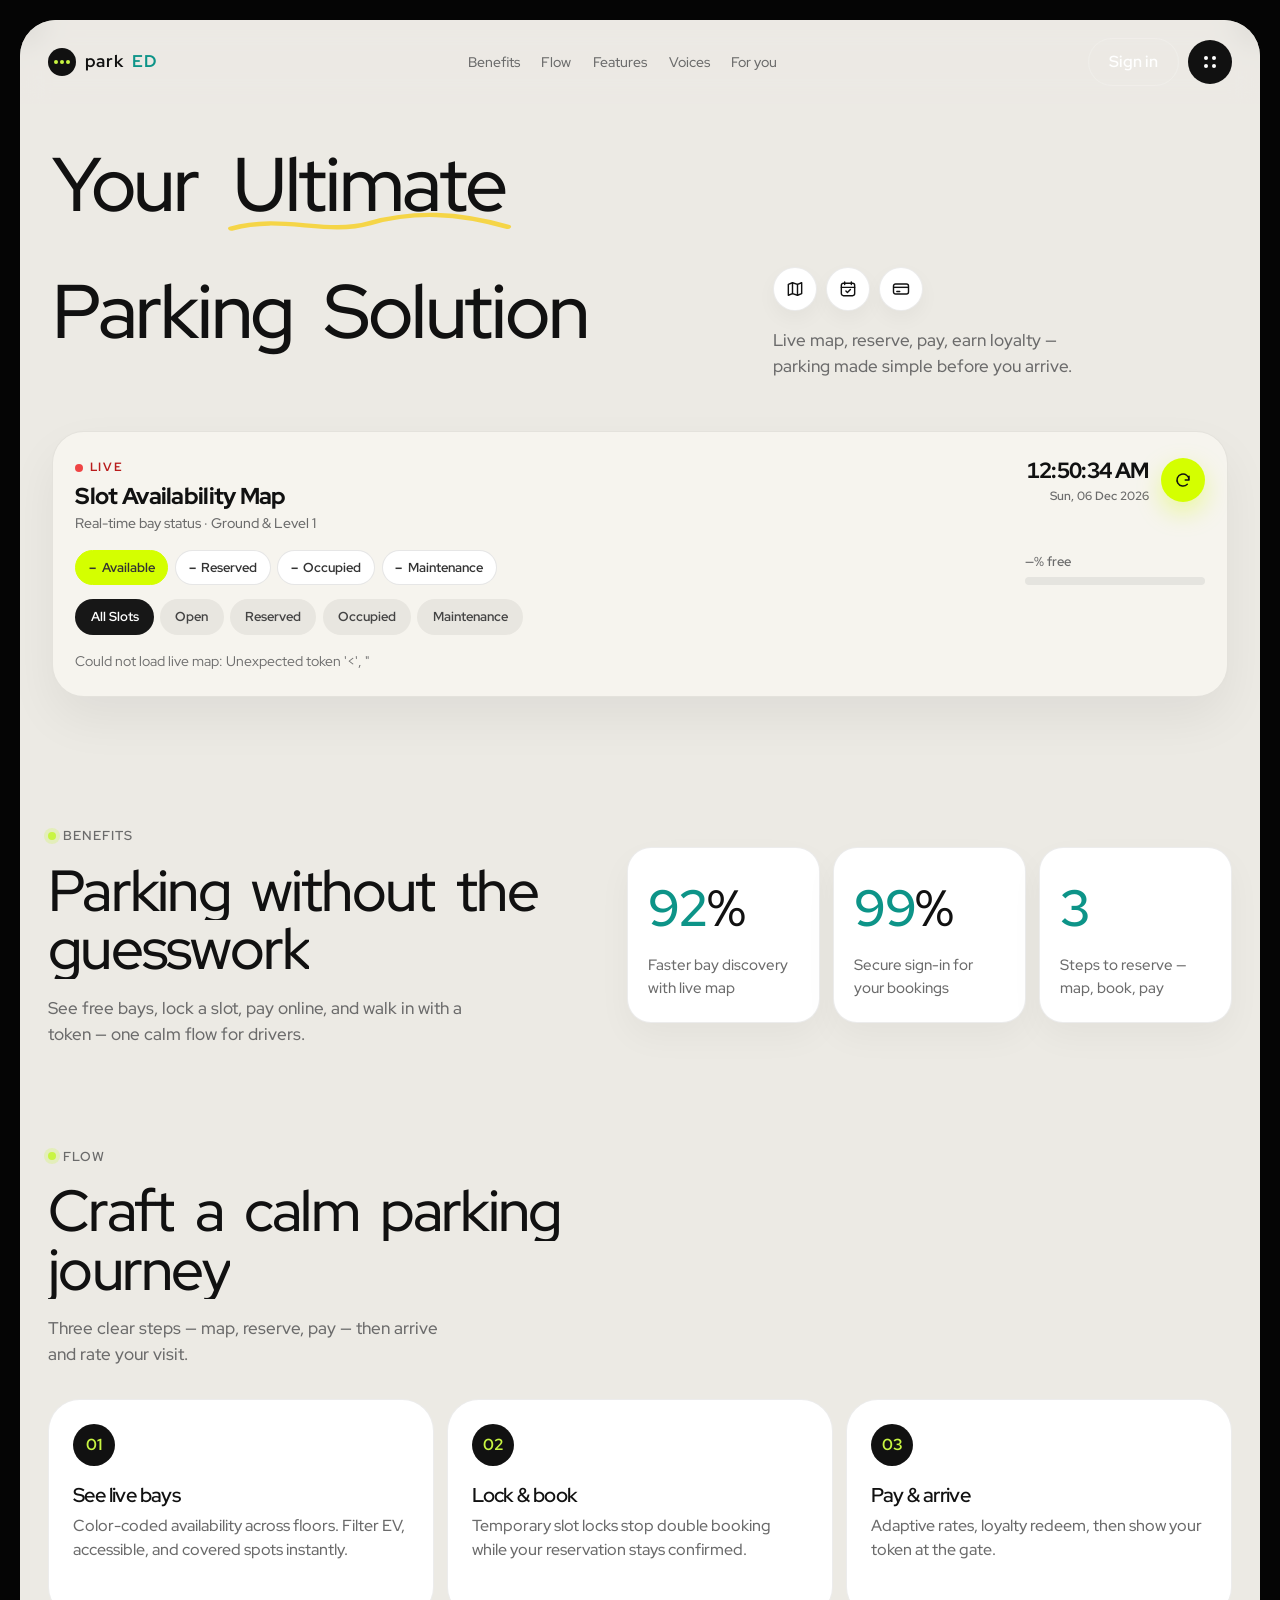
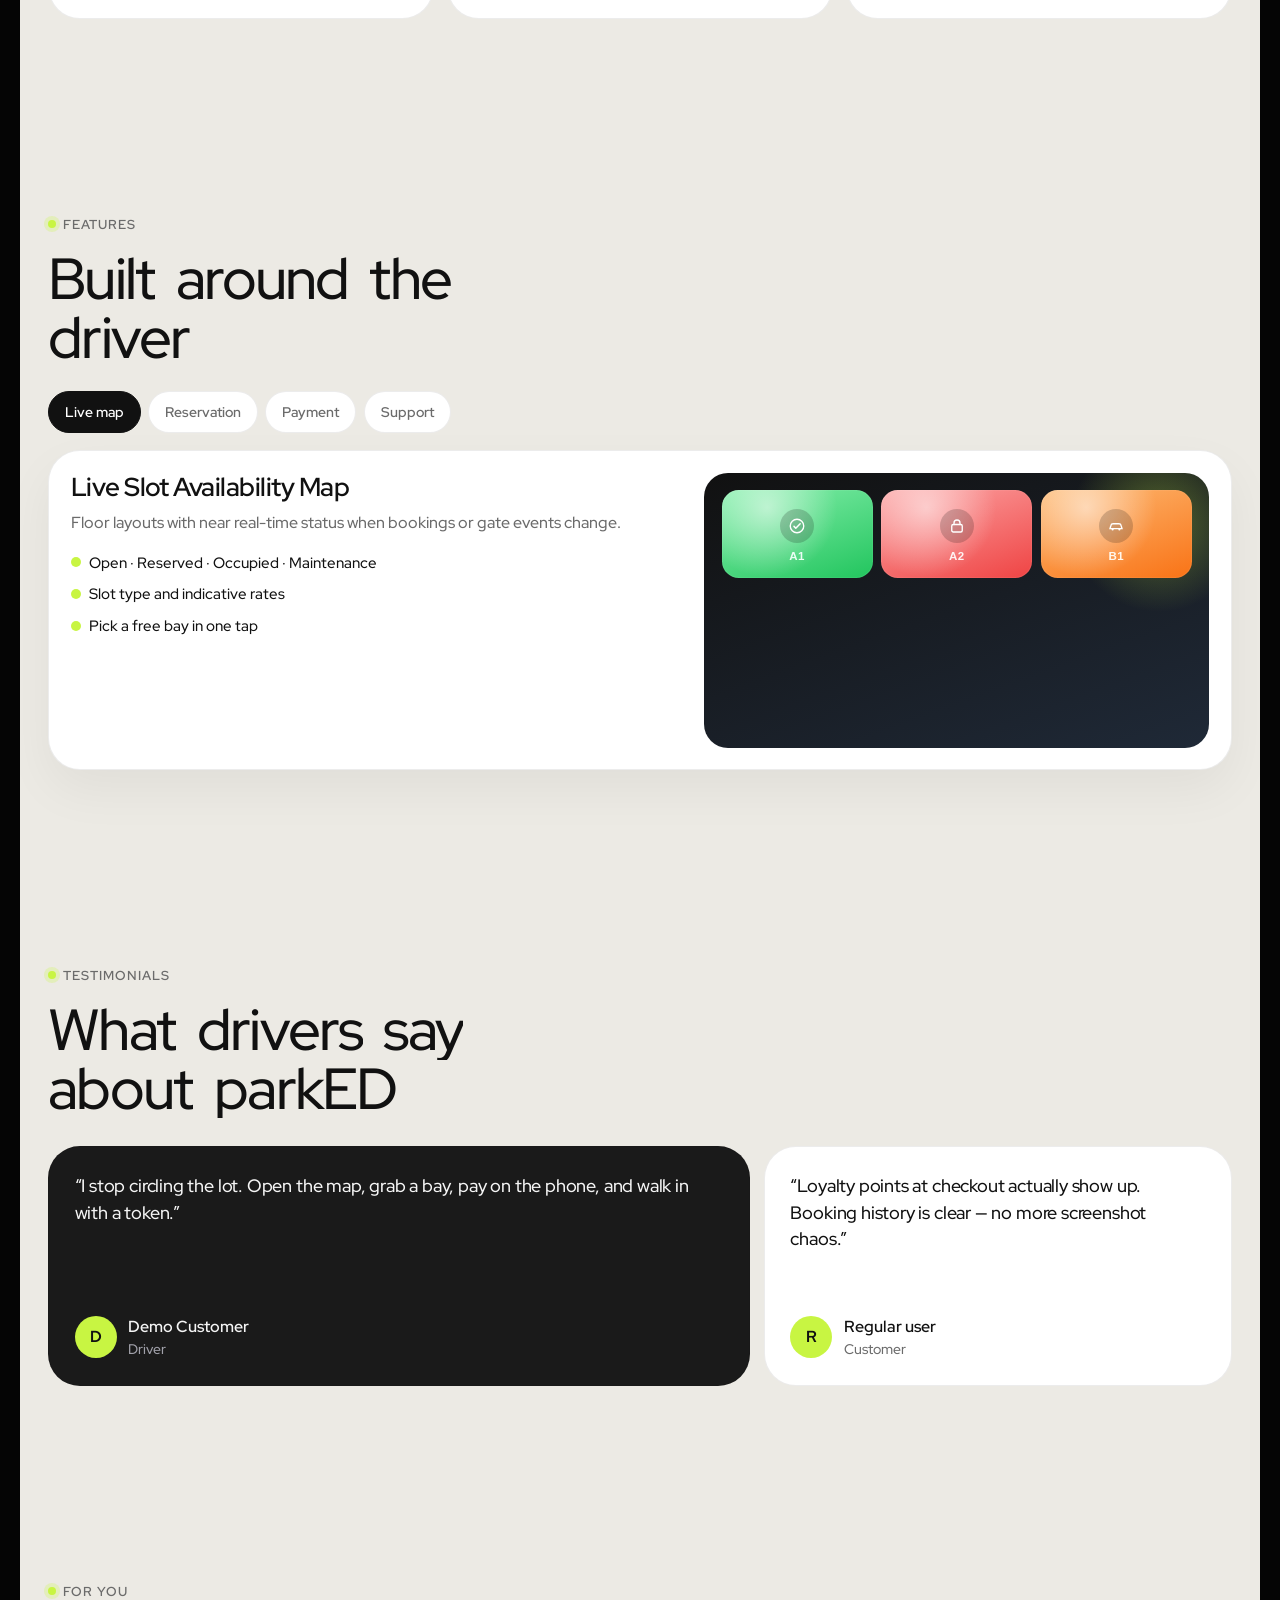
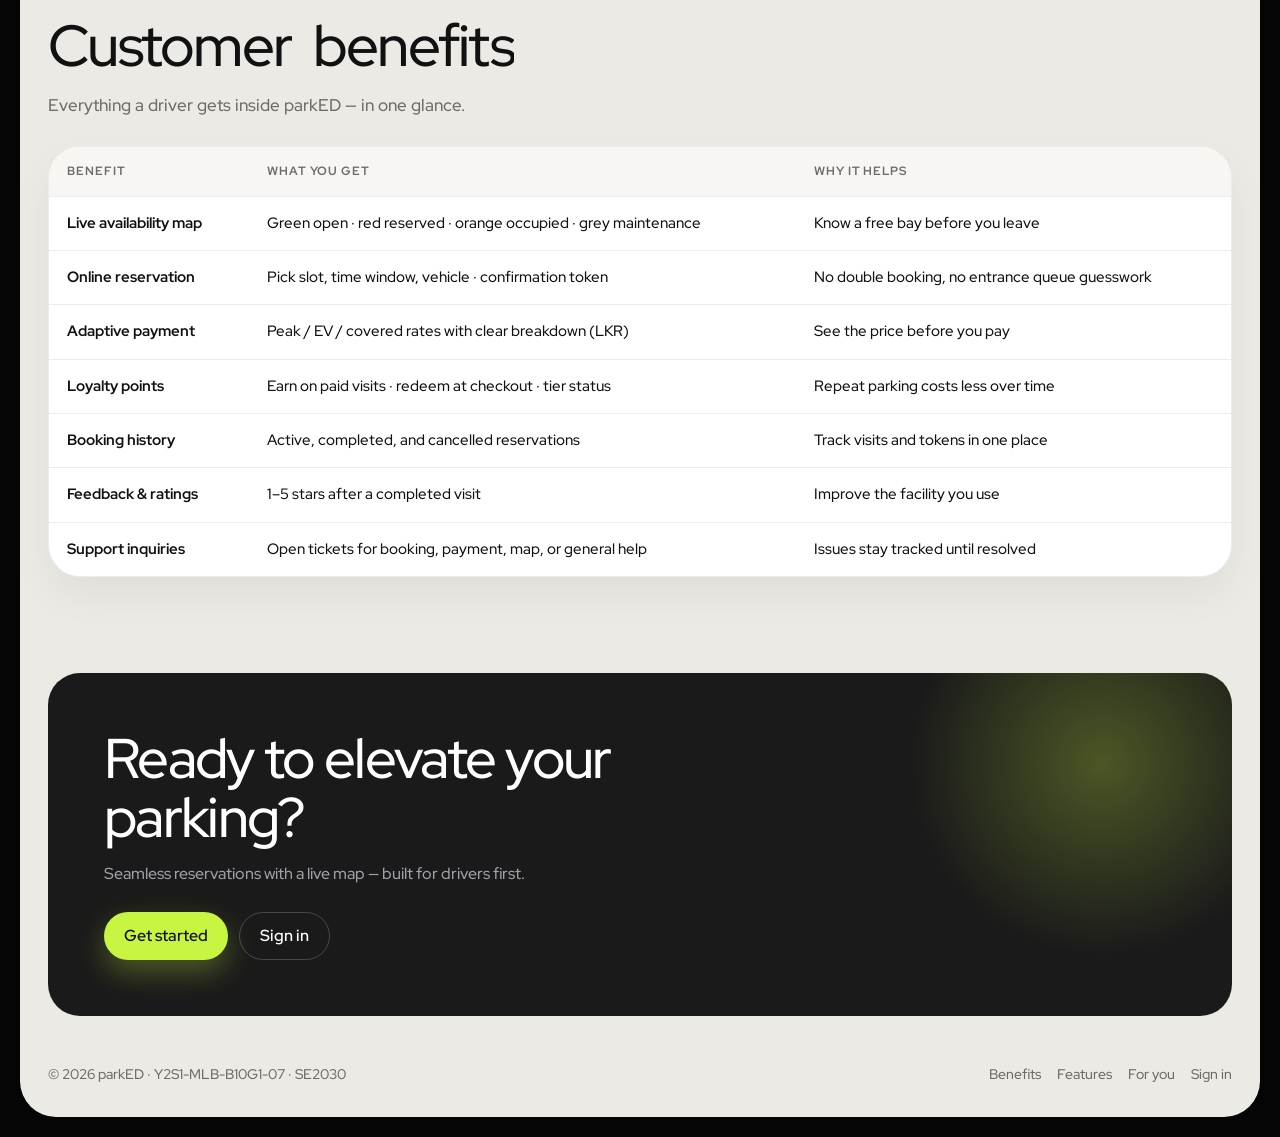
==== src/main/webapp/index.html @ 1df24f0f "first commit" ====
<!DOCTYPE html>
<html lang="en">
<head>
  <meta charset="UTF-8" />
  <meta name="viewport" content="width=device-width, initial-scale=1" />
  <title>parkED — Automated Parking Reservation</title>
  <link rel="stylesheet" href="css/app.css?v=9" />
  <link rel="stylesheet" href="css/landing.css?v=11" />
  <link rel="stylesheet" href="css/live-map.css?v=1" />
  <script src="js/loader.js?v=9"></script>
</head>
<body class="landing">
  <div class="lp-frame">
    <div class="lp-shell">
      <header class="lp-header" id="lpHeader">
        <a class="lp-logo" href="index.html">
          <span class="lp-logo-mark"><i></i></span>
          park<em>ED</em>
        </a>
        <nav class="lp-nav">
          <a href="#benefits">Benefits</a>
          <a href="#flow">Flow</a>
          <a href="#features">Features</a>
          <a href="#voices">Voices</a>
          <a href="#for-you">For you</a>
        </nav>
        <div style="display:flex;gap:0.55rem;align-items:center">
          <a class="lp-btn lp-btn-ghost lp-signin-desktop" href="login.html">Sign in</a>
          <button class="lp-menu-btn" id="lpMenu" type="button" aria-label="Open menu">
            <span class="dots"><span></span><span></span><span></span><span></span></span>
          </button>
        </div>
      </header>

      <section class="lp-hero" id="top">
        <div class="lp-hero-top">
          <h1 class="lp-h1" data-split>
            Your <span class="accent-word">Ultimate<svg class="scribble" viewBox="0 0 200 36" preserveAspectRatio="none" aria-hidden="true"><path d="M6 22 C 40 6, 70 30, 100 16 S 160 4, 194 20" /></svg></span><br />
            Parking Solution
          </h1>
          <div class="lp-hero-right" data-reveal>
            <div class="lp-hero-icons" aria-label="Key features">
              <div class="lp-hero-icon" title="Live map">
                <svg viewBox="0 0 24 24" fill="none" aria-hidden="true">
                  <path d="M9 4.5L4 6.5v13l5-2 6 2 5-2v-13l-5 2-6-2z" stroke="currentColor" stroke-width="1.7" stroke-linejoin="round"/>
                  <path d="M9 4.5v13M15 6.5v13" stroke="currentColor" stroke-width="1.7" stroke-linecap="round"/>
                </svg>
              </div>
              <div class="lp-hero-icon" title="Reserve">
                <svg viewBox="0 0 24 24" fill="none" aria-hidden="true">
                  <rect x="4" y="5" width="16" height="15" rx="2.5" stroke="currentColor" stroke-width="1.7"/>
                  <path d="M8 3.5v3M16 3.5v3M4 10h16" stroke="currentColor" stroke-width="1.7" stroke-linecap="round"/>
                  <path d="M9.5 14.5l1.8 1.8 3.6-3.8" stroke="currentColor" stroke-width="1.7" stroke-linecap="round" stroke-linejoin="round"/>
                </svg>
              </div>
              <div class="lp-hero-icon" title="Pay">
                <svg viewBox="0 0 24 24" fill="none" aria-hidden="true">
                  <rect x="3" y="6" width="18" height="12" rx="2.5" stroke="currentColor" stroke-width="1.7"/>
                  <path d="M3 10h18" stroke="currentColor" stroke-width="1.7"/>
                  <path d="M7 15h3.5" stroke="currentColor" stroke-width="1.7" stroke-linecap="round"/>
                </svg>
              </div>
            </div>
            <p class="lp-hero-sub">Live map, reserve, pay, earn loyalty — parking made simple before you arrive.</p>
          </div>
        </div>

        <div class="lp-avail" data-reveal id="slotMap">
          <div class="sam-head">
            <div>
              <div class="sam-live"><span class="sam-dot"></span> LIVE</div>
              <h2 class="sam-title">Slot Availability Map</h2>
              <p class="sam-sub">Real-time bay status · Ground &amp; Level 1</p>
            </div>
            <div class="sam-clock-wrap">
              <div>
                <div class="sam-clock" id="samClock">--:--:--</div>
                <div class="sam-date" id="samDate"></div>
              </div>
              <button class="sam-refresh" id="samRefresh" type="button" aria-label="Refresh map">
                <svg viewBox="0 0 24 24" fill="none" width="18" height="18"><path d="M20 12a8 8 0 10-2.3 5.6M20 12V7m0 5h-5" stroke="currentColor" stroke-width="2" stroke-linecap="round" stroke-linejoin="round"/></svg>
              </button>
            </div>
          </div>

          <div class="sam-toolbar">
            <div class="sam-counts" id="samCounts">
              <button class="sam-count is-lime" data-filter="open" type="button"><b id="cOpen">–</b> Available</button>
              <button class="sam-count" data-filter="reserved" type="button"><b id="cRes">–</b> Reserved</button>
              <button class="sam-count" data-filter="occupied" type="button"><b id="cOcc">–</b> Occupied</button>
              <button class="sam-count" data-filter="maint" type="button"><b id="cMaint">–</b> Maintenance</button>
            </div>
            <div class="sam-cap">
              <span id="samFreePct">—% free</span>
              <div class="sam-cap-bar"><i id="samFreeBar" style="width:0%"></i></div>
            </div>
          </div>

          <div class="sam-filters" id="samFilters">
            <button class="sam-filter active" data-filter="all" type="button">All Slots</button>
            <button class="sam-filter" data-filter="open" type="button">Open</button>
            <button class="sam-filter" data-filter="reserved" type="button">Reserved</button>
            <button class="sam-filter" data-filter="occupied" type="button">Occupied</button>
            <button class="sam-filter" data-filter="maint" type="button">Maintenance</button>
          </div>

          <div class="lp-avail-floors sam-floors" id="samFloors">
            <p class="text-muted text-sm">Loading live bays…</p>
          </div>
        </div>
      </section>

      <section class="lp-section" id="benefits">
        <div class="lp-split">
          <div data-reveal>
            <div class="lp-section-label">Benefits</div>
            <h2 class="lp-title" data-split>Parking without the guesswork</h2>
            <p class="lp-lead">See free bays, lock a slot, pay online, and walk in with a token — one calm flow for drivers.</p>
          </div>
          <div class="lp-stats" data-reveal style="--d:120ms">
            <div class="lp-stat-card">
              <div class="num"><span data-count="92">0</span>%</div>
              <p>Faster bay discovery with live map</p>
            </div>
            <div class="lp-stat-card">
              <div class="num"><span data-count="99">0</span>%</div>
              <p>Secure sign-in for your bookings</p>
            </div>
            <div class="lp-stat-card">
              <div class="num"><span data-count="3">0</span></div>
              <p>Steps to reserve — map, book, pay</p>
            </div>
          </div>
        </div>
      </section>

      <section class="lp-section" id="flow" style="padding-top:0">
        <div data-reveal>
          <div class="lp-section-label">Flow</div>
          <h2 class="lp-title" data-split>Craft a calm parking journey</h2>
          <p class="lp-lead">Three clear steps — map, reserve, pay — then arrive and rate your visit.</p>
        </div>
        <div class="lp-steps">
          <article class="lp-step" data-reveal style="--d:40ms">
            <div class="lp-step-no">01</div>
            <h3>See live bays</h3>
            <p>Color-coded availability across floors. Filter EV, accessible, and covered spots instantly.</p>
          </article>
          <article class="lp-step" data-reveal style="--d:100ms">
            <div class="lp-step-no">02</div>
            <h3>Lock &amp; book</h3>
            <p>Temporary slot locks stop double booking while your reservation stays confirmed.</p>
          </article>
          <article class="lp-step" data-reveal style="--d:160ms">
            <div class="lp-step-no">03</div>
            <h3>Pay &amp; arrive</h3>
            <p>Adaptive rates, loyalty redeem, then show your token at the gate.</p>
          </article>
        </div>
      </section>

      <section class="lp-section" id="features">
        <div data-reveal>
          <div class="lp-section-label">Features</div>
          <h2 class="lp-title" data-split>Built around the driver</h2>
        </div>
        <div class="lp-tabs" data-reveal>
          <button class="lp-tab active" data-tab="map" type="button">Live map</button>
          <button class="lp-tab" data-tab="book" type="button">Reservation</button>
          <button class="lp-tab" data-tab="pay" type="button">Payment</button>
          <button class="lp-tab" data-tab="support" type="button">Support</button>
        </div>

        <div class="lp-feature-panel active" data-panel="map">
          <div class="lp-feature-copy">
            <h3>Live Slot Availability Map</h3>
            <p>Floor layouts with near real-time status when bookings or gate events change.</p>
            <ul class="lp-bullets">
              <li>Open · Reserved · Occupied · Maintenance</li>
              <li>Slot type and indicative rates</li>
              <li>Pick a free bay in one tap</li>
            </ul>
          </div>
          <div class="lp-feature-visual">
            <div class="lp-slot-map dark-map" style="position:relative;z-index:1">
              <button class="lp-slot open" type="button"><span class="lp-slot-icon"><svg viewBox="0 0 24 24" fill="none"><circle cx="12" cy="12" r="9" stroke="currentColor" stroke-width="1.8"/><path d="M8 12.5l2.4 2.4L16.2 9" stroke="currentColor" stroke-width="2" stroke-linecap="round" stroke-linejoin="round"/></svg></span><span class="lp-slot-code">A1</span></button>
              <button class="lp-slot reserved" type="button"><span class="lp-slot-icon"><svg viewBox="0 0 24 24" fill="none"><rect x="5" y="10" width="14" height="10" rx="2" stroke="currentColor" stroke-width="1.8"/><path d="M8 10V8a4 4 0 018 0v2" stroke="currentColor" stroke-width="1.8" stroke-linecap="round"/></svg></span><span class="lp-slot-code">A2</span></button>
              <button class="lp-slot occupied" type="button"><span class="lp-slot-icon"><svg viewBox="0 0 24 24" fill="none"><path d="M4 15.5h16l-1.2-4.2A3 3 0 0015.9 9H8.1a3 3 0 00-2.9 2.3L4 15.5z" stroke="currentColor" stroke-width="1.8"/><circle cx="7.5" cy="16.5" r="1.4" fill="currentColor"/><circle cx="16.5" cy="16.5" r="1.4" fill="currentColor"/></svg></span><span class="lp-slot-code">B1</span></button>
            </div>
          </div>
        </div>

        <div class="lp-feature-panel" data-panel="book">
          <div class="lp-feature-copy">
            <h3>Reservation &amp; Booking</h3>
            <p>Book a window, keep a confirmation token, modify or cancel before start time.</p>
            <ul class="lp-bullets">
              <li>No double-booking locks</li>
              <li>Booking history in one place</li>
              <li>Token ready for gate check-in</li>
            </ul>
          </div>
          <div class="lp-feature-visual">
            <div style="position:relative;z-index:1">
              <div style="font-size:0.75rem;color:#9ca3af;margin-bottom:0.5rem">BOOKING #184</div>
              <div style="font-size:1.6rem;font-weight:600">ACTIVE</div>
              <div style="margin-top:1rem;opacity:0.85;line-height:1.5">Slot G-A3 · 2h window<br/>Token issued · map reserved</div>
            </div>
          </div>
        </div>

        <div class="lp-feature-panel" data-panel="pay">
          <div class="lp-feature-copy">
            <h3>Adaptive rates &amp; loyalty</h3>
            <p>Clear fee breakdown with peak / EV rules, plus points you can redeem at checkout.</p>
            <ul class="lp-bullets">
              <li>Transparent quote before pay</li>
              <li>Earn points on paid visits</li>
              <li>Digital invoice after payment</li>
            </ul>
          </div>
          <div class="lp-feature-visual">
            <div style="position:relative;z-index:1">
              <div style="font-size:0.75rem;color:#9ca3af">INVOICE</div>
              <div style="font-size:2rem;font-weight:600;margin:0.4rem 0">LKR 450</div>
              <div class="lp-pay-lines">
                <div class="lp-pay-line"><span style="width:80%"></span></div>
                <div class="lp-pay-line"><span style="width:45%"></span></div>
              </div>
            </div>
          </div>
        </div>

        <div class="lp-feature-panel" data-panel="support">
          <div class="lp-feature-copy">
            <h3>Feedback &amp; inquiries</h3>
            <p>Rate completed visits and open tickets when something goes wrong — tracked end to end.</p>
            <ul class="lp-bullets">
              <li>1–5 star ratings after visits</li>
              <li>Categorized support tickets</li>
              <li>Status updates you can follow</li>
            </ul>
          </div>
          <div class="lp-feature-visual">
            <div style="position:relative;z-index:1">
              <div style="display:flex;gap:0.4rem;flex-wrap:wrap">
                <span style="background:#c8f542;color:#111;padding:0.35rem 0.7rem;border-radius:999px;font-weight:700;font-size:0.8rem">OPEN</span>
                <span style="background:rgba(255,255,255,0.08);padding:0.35rem 0.7rem;border-radius:999px;font-size:0.8rem">IN PROGRESS</span>
                <span style="background:rgba(255,255,255,0.08);padding:0.35rem 0.7rem;border-radius:999px;font-size:0.8rem">RESOLVED</span>
              </div>
              <p style="margin-top:1.2rem;line-height:1.5;opacity:0.9">INQ-A91F2 · Payment question</p>
            </div>
          </div>
        </div>
      </section>

      <section class="lp-section" id="voices">
        <div data-reveal>
          <div class="lp-section-label">Testimonials</div>
          <h2 class="lp-title" data-split>What drivers say about parkED</h2>
        </div>
        <div class="lp-quotes">
          <article class="lp-quote dark" data-reveal>
            <p>“I stop circling the lot. Open the map, grab a bay, pay on the phone, and walk in with a token.”</p>
            <footer>
              <div class="lp-avatar">D</div>
              <div>
                <div class="who">Demo Customer</div>
                <div class="role">Driver</div>
              </div>
            </footer>
          </article>
          <article class="lp-quote" data-reveal style="--d:100ms">
            <p>“Loyalty points at checkout actually show up. Booking history is clear — no more screenshot chaos.”</p>
            <footer>
              <div class="lp-avatar">R</div>
              <div>
                <div class="who">Regular user</div>
                <div class="role">Customer</div>
              </div>
            </footer>
          </article>
        </div>
      </section>

      <section class="lp-section" id="for-you">
        <div data-reveal>
          <div class="lp-section-label">For you</div>
          <h2 class="lp-title" data-split>Customer benefits</h2>
          <p class="lp-lead">Everything a driver gets inside parkED — in one glance.</p>
        </div>
        <div class="lp-benefits-table-wrap" data-reveal>
          <table class="lp-benefits-table">
            <thead>
              <tr>
                <th>Benefit</th>
                <th>What you get</th>
                <th>Why it helps</th>
              </tr>
            </thead>
            <tbody>
              <tr>
                <td>Live availability map</td>
                <td>Green open · red reserved · orange occupied · grey maintenance</td>
                <td>Know a free bay before you leave</td>
              </tr>
              <tr>
                <td>Online reservation</td>
                <td>Pick slot, time window, vehicle · confirmation token</td>
                <td>No double booking, no entrance queue guesswork</td>
              </tr>
              <tr>
                <td>Adaptive payment</td>
                <td>Peak / EV / covered rates with clear breakdown (LKR)</td>
                <td>See the price before you pay</td>
              </tr>
              <tr>
                <td>Loyalty points</td>
                <td>Earn on paid visits · redeem at checkout · tier status</td>
                <td>Repeat parking costs less over time</td>
              </tr>
              <tr>
                <td>Booking history</td>
                <td>Active, completed, and cancelled reservations</td>
                <td>Track visits and tokens in one place</td>
              </tr>
              <tr>
                <td>Feedback &amp; ratings</td>
                <td>1–5 stars after a completed visit</td>
                <td>Improve the facility you use</td>
              </tr>
              <tr>
                <td>Support inquiries</td>
                <td>Open tickets for booking, payment, map, or general help</td>
                <td>Issues stay tracked until resolved</td>
              </tr>
            </tbody>
          </table>
        </div>
      </section>

      <section class="lp-final" data-reveal>
        <h2 data-split>Ready to elevate your parking?</h2>
        <p>Seamless reservations with a live map — built for drivers first.</p>
        <div class="lp-final-actions">
          <a class="lp-btn lp-btn-accent" href="register.html">Get started</a>
          <a class="lp-btn lp-btn-ghost" href="login.html">Sign in</a>
        </div>
      </section>

      <footer class="lp-footer">
        <div>© 2026 parkED · Y2S1-MLB-B10G1-07 · SE2030</div>
        <nav>
          <a href="#benefits">Benefits</a>
          <a href="#features">Features</a>
          <a href="#for-you">For you</a>
          <a href="login.html">Sign in</a>
        </nav>
      </footer>
    </div>
  </div>

  <div class="lp-drawer" id="lpDrawer">
    <div class="lp-drawer-panel">
      <a href="#benefits">Benefits</a>
      <a href="#flow">Flow</a>
      <a href="#features">Features</a>
      <a href="#voices">Voices</a>
      <a href="#for-you">For you</a>
      <a href="login.html">Sign in</a>
      <a href="register.html">Create account</a>
    </div>
  </div>

  <script src="js/api.js?v=9"></script>
  <script src="js/live-map.js?v=1"></script>
  <script src="js/landing.js?v=12"></script>
</body>
</html>
---- src/main/webapp/css/app.css ----
@import url("https://fonts.googleapis.com/css2?family=Red+Hat+Display:wght@400;500;600;700;800&display=swap");

/* parkED app shell — same language as Slot Availability Map */
:root {
  --bg: #050505;
  --shell: #eceae4;
  --shell-2: #f6f4ee;
  --card: #ffffff;
  --card-dark: #171717;
  --ink: #111111;
  --muted: #6b6b6b;
  --border: rgba(17, 17, 17, 0.1);
  --lime: #d4ff00;
  --green: #22c55e;
  --red: #ef4444;
  --orange: #f97316;
  --slate: #94a3b8;
  --radius: 1.25rem;
  --radius-xl: 1.75rem;
  --radius-pill: 999px;
  --shadow: 0 18px 40px rgba(0, 0, 0, 0.06);
  --font: "Red Hat Display", system-ui, sans-serif;

  --background: var(--shell-2);
  --foreground: var(--ink);
  --muted-foreground: var(--muted);
  --primary: var(--ink);
  --primary-foreground: #fff;
  --secondary: #e8e6e0;
  --secondary-foreground: var(--ink);
  --accent: var(--lime);
  --accent-foreground: #111;
  --destructive: var(--red);
  --success: var(--green);
  --warning: var(--orange);
  --font-sans: var(--font);
  --font-display: var(--font);
}

* { box-sizing: border-box; margin: 0; padding: 0; }
html { scroll-behavior: smooth; }

body {
  font-family: var(--font);
  background: var(--bg);
  color: var(--ink);
  min-height: 100vh;
  line-height: 1.5;
  -webkit-font-smoothing: antialiased;
  overflow-x: hidden;
  padding: clamp(0.65rem, 1.8vw, 1.1rem);
}

body::before,
body::after { display: none !important; }

a { color: inherit; text-decoration: none; }
a.link { color: #0f766e; text-decoration: underline; text-underline-offset: 3px; font-weight: 600; }

h1, h2, h3, .display {
  font-family: var(--font);
  font-weight: 700;
  letter-spacing: -0.03em;
  line-height: 1.15;
}
h1 { font-size: clamp(1.8rem, 4vw, 2.4rem); }
h2 { font-size: 1.35rem; }
h3 { font-size: 1.05rem; }

.text-muted { color: var(--muted); }
.text-sm { font-size: 0.875rem; }
.text-xs { font-size: 0.75rem; color: var(--muted); }
.muted { color: var(--muted); }

/* —— Loader —— */
html.pf-loading body > *:not(#pf-loader) { visibility: hidden; }

#pf-loader {
  position: fixed;
  inset: 0;
  z-index: 9999;
  display: flex;
  align-items: center;
  justify-content: center;
  background: #050505;
  color: #fafafa;
  transition: opacity 0.65s ease, visibility 0.65s ease;
}
#pf-loader.pf-loader-out {
  opacity: 0;
  visibility: hidden;
  pointer-events: none;
}
.pf-loader-inner { text-align: center; animation: loader-rise 0.75s ease both; }
.pf-loader-brand {
  font-family: var(--font);
  font-size: clamp(2.2rem, 5vw, 3rem);
  font-weight: 800;
  letter-spacing: -0.04em;
}
.pf-loader-brand em {
  font-style: normal;
  color: var(--lime);
}
.pf-loader-bar {
  width: 150px;
  height: 3px;
  margin: 1.4rem auto 0.9rem;
  background: rgba(255,255,255,0.12);
  border-radius: var(--radius-pill);
  overflow: hidden;
}
.pf-loader-bar span {
  display: block;
  height: 100%;
  width: 42%;
  background: linear-gradient(90deg, transparent, var(--lime), #fff, var(--lime), transparent);
  animation: loader-scan 1.05s ease-in-out infinite;
}
.pf-loader-hint {
  font-size: 0.72rem;
  letter-spacing: 0.18em;
  text-transform: uppercase;
  color: #a1a1aa;
  font-weight: 600;
}
@keyframes loader-rise {
  from { opacity: 0; transform: translateY(14px); }
  to { opacity: 1; transform: none; }
}
@keyframes loader-scan {
  0% { transform: translateX(-130%); }
  100% { transform: translateX(320%); }
}

[data-reveal] {
  opacity: 0;
  transform: translateY(16px);
  transition: opacity 0.65s cubic-bezier(0.22, 1, 0.36, 1), transform 0.65s cubic-bezier(0.22, 1, 0.36, 1);
  transition-delay: var(--reveal-delay, 0ms);
}
[data-reveal].is-revealed,
html.pf-ready [data-reveal] {
  opacity: 1;
  transform: none;
}

/* —— App frame —— */
.shell,
.auth-page,
.staff-shell {
  max-width: 1280px;
}

.shell {
  display: grid;
  grid-template-columns: 240px 1fr;
  min-height: calc(100vh - 1.6rem);
  background: var(--shell);
  border-radius: var(--radius-xl);
  overflow: hidden;
  margin: 0 auto;
}
@media (max-width: 900px) {
  .shell { grid-template-columns: 1fr; }
  .side-nav { display: flex; flex-wrap: wrap; gap: 0.35rem; }
  .side-nav a {
    flex: 0 0 auto;
    width: auto;
    border-radius: var(--radius-pill);
    padding: 0.45rem 0.85rem;
  }
}

.sidebar {
  background: rgba(255,255,255,0.55);
  border-right: 1px solid var(--border);
  padding: 1.25rem 1rem;
  display: flex;
  flex-direction: column;
  gap: 1.4rem;
}

.brand {
  font-weight: 800;
  font-size: 1.2rem;
  letter-spacing: -0.03em;
  padding: 0.2rem 0.45rem;
}
.brand em {
  font-style: normal;
  color: #0f766e;
}

.side-nav {
  display: flex;
  flex-direction: column;
  gap: 0.25rem;
  flex: 1;
}
.side-nav a,
.side-nav button.nav-item {
  display: flex;
  align-items: center;
  gap: 0.55rem;
  padding: 0.65rem 0.85rem;
  border-radius: 0.9rem;
  border: 0;
  background: transparent;
  color: var(--muted);
  font: inherit;
  font-size: 0.92rem;
  font-weight: 600;
  cursor: pointer;
  text-align: left;
  width: 100%;
  transition: 0.18s ease;
}
.side-nav a:hover,
.side-nav button.nav-item:hover {
  background: #fff;
  color: var(--ink);
}
.side-nav a.active,
.side-nav button.nav-item.active {
  background: var(--ink);
  color: #fff;
}

.side-foot {
  border-top: 1px solid var(--border);
  padding-top: 1rem;
  display: flex;
  flex-direction: column;
  gap: 0.55rem;
}

.main {
  padding: 1.4rem 1.4rem 2.5rem;
  max-width: 1100px;
  width: 100%;
}

/* One cream shell so topbar + content share the same width */
.staff-shell {
  display: flex;
  flex-direction: column;
  min-height: calc(100vh - 1.6rem);
  margin: 0 auto;
  background: var(--shell);
  border-radius: var(--radius-xl);
  overflow: hidden;
  width: 100%;
}

.staff-shell .top-simple {
  display: flex;
  align-items: center;
  justify-content: space-between;
  gap: 1rem;
  flex-shrink: 0;
  width: 100%;
  max-width: none;
  margin: 0;
  padding: 1rem 1.4rem;
  background: rgba(255,255,255,0.55);
  border-bottom: 1px solid var(--border);
  border-radius: 0;
}

.staff-shell .staff-main {
  flex: 1;
  width: 100%;
  max-width: none;
  padding: 1.4rem 1.4rem 2.5rem;
  box-sizing: border-box;
}

.staff-main.gate {
  display: flex;
  justify-content: center;
  align-items: flex-start;
}
.staff-main.gate > .card {
  width: min(520px, 100%);
}

.wrap {
  margin: 0 auto;
  padding: 1.25rem 1.25rem 2.5rem;
  background: var(--shell);
  border-radius: var(--radius-xl);
  min-height: calc(100vh - 1.6rem);
  max-width: 1280px;
}

/* —— Buttons —— */
.btn {
  display: inline-flex;
  align-items: center;
  justify-content: center;
  gap: 0.4rem;
  height: 2.5rem;
  padding: 0 1.1rem;
  border-radius: var(--radius-pill);
  border: 1px solid transparent;
  font: inherit;
  font-size: 0.9rem;
  font-weight: 700;
  cursor: pointer;
  transition: transform 0.15s, box-shadow 0.2s, background 0.2s, opacity 0.2s;
  white-space: nowrap;
}
.btn:active { transform: scale(0.98); }
.btn:disabled { opacity: 0.5; cursor: not-allowed; }
.btn:hover { box-shadow: 0 10px 24px rgba(0,0,0,0.08); }

.btn-primary {
  background: var(--ink);
  color: #fff;
}
.btn-primary:hover { background: #222; }

.btn-accent,
.btn.accent {
  background: var(--lime);
  color: #111;
  box-shadow: 0 10px 24px rgba(212, 255, 0, 0.3);
}
.btn-accent:hover { filter: brightness(0.98); }

.btn-secondary,
.btn.secondary {
  background: #fff;
  color: var(--ink);
  border-color: var(--border);
}
.btn-outline {
  background: transparent;
  border-color: var(--border);
  color: var(--ink);
}
.btn-outline:hover { background: #fff; }
.btn-ghost,
.btn.linkish,
button.linkish {
  background: transparent;
  border: 0;
  color: var(--muted);
  height: auto;
  padding: 0.35rem 0.55rem;
  font: inherit;
  font-weight: 600;
  cursor: pointer;
  border-radius: var(--radius-pill);
}
.btn-ghost:hover,
button.linkish:hover { color: var(--ink); background: #fff; }
.btn-destructive,
.btn.danger { background: var(--red); color: #fff; }
.btn-warn,
.btn.warn { background: var(--orange); color: #fff; }
.btn-block { width: 100%; }
.btn-sm { height: 2.1rem; padding: 0 0.85rem; font-size: 0.8rem; }

/* —— Cards —— */
.card,
.panel {
  background: var(--card);
  color: var(--ink);
  border: 1px solid var(--border);
  border-radius: var(--radius-xl);
  box-shadow: var(--shadow);
  padding: 1.25rem 1.3rem;
  margin-bottom: 1rem;
}
.card.dark,
.panel.dark {
  background: var(--card-dark);
  color: #f5f5f5;
  border-color: transparent;
}
.card-header {
  margin-bottom: 1rem;
  padding-bottom: 0.85rem;
  border-bottom: 1px solid var(--border);
}
.card.dark .card-header { border-bottom-color: rgba(255,255,255,0.08); }
.card-header p { margin-top: 0.35rem; }
.card-title { font-size: 1.15rem; font-weight: 800; }

.page-title { margin-bottom: 1.25rem; }
.page-title p { margin-top: 0.35rem; }

/* —— Forms —— */
.field { margin-bottom: 0.9rem; }
label {
  display: block;
  font-size: 0.78rem;
  font-weight: 700;
  color: var(--ink);
  margin-bottom: 0.35rem;
  letter-spacing: 0.02em;
}
input, select, textarea {
  width: 100%;
  height: 2.55rem;
  padding: 0 0.9rem;
  border-radius: 0.9rem;
  border: 1px solid var(--border);
  background: #fff;
  color: var(--ink);
  font: inherit;
  font-size: 0.92rem;
  font-weight: 500;
  outline: none;
  transition: border-color 0.15s, box-shadow 0.15s;
}
textarea {
  height: auto;
  min-height: 96px;
  padding: 0.75rem 0.9rem;
  resize: vertical;
}
input:focus, select:focus, textarea:focus {
  border-color: #111;
  box-shadow: 0 0 0 3px rgba(212, 255, 0, 0.35);
}

/* —— Alerts / badges —— */
.msg, .alert {
  padding: 0.8rem 0.95rem;
  border-radius: 0.9rem;
  font-size: 0.875rem;
  font-weight: 600;
  margin-bottom: 0.9rem;
  border: 1px solid transparent;
}
.msg.err, .alert-destructive {
  background: #fef2f2;
  border-color: #fecaca;
  color: #991b1b;
}
.msg.ok, .alert-success {
  background: #ecfdf5;
  border-color: #a7f3d0;
  color: #065f46;
}

.badge {
  display: inline-flex;
  align-items: center;
  border-radius: var(--radius-pill);
  padding: 0.2rem 0.6rem;
  font-size: 0.7rem;
  font-weight: 700;
  border: 1px solid var(--border);
  background: #fff;
  color: var(--ink);
}
.badge-ok { background: #d4ff00; border-color: #d4ff00; }
.badge-warn { background: #ffedd5; border-color: #fed7aa; color: #9a3412; }
.badge-danger { background: #fee2e2; border-color: #fecaca; color: #991b1b; }
.badge-muted { background: #e8e6e0; color: var(--muted); }

/* —— Table —— */
.table-wrap { overflow-x: auto; }
table { width: 100%; border-collapse: collapse; font-size: 0.875rem; }
th {
  text-align: left;
  font-weight: 700;
  color: var(--muted);
  font-size: 0.72rem;
  text-transform: uppercase;
  letter-spacing: 0.06em;
  padding: 0.7rem 0.5rem;
  border-bottom: 1px solid var(--border);
}
td {
  padding: 0.8rem 0.5rem;
  border-bottom: 1px solid var(--border);
  vertical-align: middle;
  font-weight: 500;
}
tr:last-child td { border-bottom: 0; }

.grid-2 {
  display: grid;
  grid-template-columns: 1.15fr 0.85fr;
  gap: 1rem;
}
@media (max-width: 800px) { .grid-2 { grid-template-columns: 1fr; } }
.stack { display: flex; flex-direction: column; gap: 0.75rem; }
.row { display: flex; gap: 0.6rem; flex-wrap: wrap; align-items: center; }
.spacer { flex: 1; }

/* —— Slot map (customer) —— */
.legend {
  display: flex;
  gap: 0.85rem;
  flex-wrap: wrap;
  margin: 0.75rem 0 1rem;
  font-size: 0.8rem;
  color: var(--muted);
  font-weight: 600;
}
.legend i {
  display: inline-block;
  width: 10px;
  height: 10px;
  border-radius: 999px;
  margin-right: 0.3rem;
  vertical-align: middle;
}
.legend .a { background: var(--green); }
.legend .r { background: var(--red); }
.legend .o { background: var(--orange); }
.legend .m { background: var(--slate); }

.floor-block { margin-bottom: 1.25rem; }
.floor-block h3 {
  font-size: 0.72rem;
  text-transform: uppercase;
  letter-spacing: 0.08em;
  color: var(--muted);
  margin-bottom: 0.55rem;
  font-weight: 700;
}

.slot-grid {
  display: grid;
  grid-template-columns: repeat(3, minmax(0, 1fr));
  gap: 0.55rem;
}
.slot {
  border-radius: 1rem;
  padding: 0.85rem 0.5rem;
  text-align: center;
  cursor: pointer;
  border: 0;
  font-size: 0.8rem;
  font-weight: 700;
  transition: transform 0.2s, box-shadow 0.2s;
}
.slot strong { display: block; font-size: 0.95rem; margin-bottom: 0.15rem; }
.slot:hover { transform: translateY(-2px); box-shadow: 0 12px 24px rgba(0,0,0,0.08); }
.slot.selected { outline: 3px solid var(--lime); outline-offset: 2px; }
.slot-available { background: linear-gradient(165deg, #d9f99d, #bbf7d0); color: #14532d; }
.slot-reserved { background: linear-gradient(165deg, #fecaca, #fda4af); color: #7f1d1d; }
.slot-occupied { background: linear-gradient(165deg, #fed7aa, #fdba74); color: #7c2d12; }
.slot-maintenance { background: linear-gradient(165deg, #e2e8f0, #cbd5e1); color: #334155; cursor: not-allowed; }

pre.quote {
  background: #111;
  color: #d4ff00;
  border-radius: var(--radius);
  padding: 0.95rem;
  font-size: 0.8rem;
  overflow: auto;
  white-space: pre-wrap;
  margin-top: 0.75rem;
  font-family: ui-monospace, "Cascadia Code", monospace;
  border: 0;
}

/* —— Auth —— */
.auth-page {
  display: grid;
  grid-template-columns: 1fr 1fr;
  min-height: calc(100vh - 1.6rem);
  max-width: 1180px;
  margin: 0 auto;
  background: var(--shell);
  border-radius: var(--radius-xl);
  overflow: hidden;
}
@media (max-width: 860px) {
  .auth-page { grid-template-columns: 1fr; }
  .auth-aside { display: none; }
}
.auth-aside {
  padding: 2.25rem;
  background:
    radial-gradient(600px 420px at 20% 15%, rgba(212,255,0,0.22), transparent 55%),
    #111;
  color: #fafafa;
  display: flex;
  flex-direction: column;
  justify-content: space-between;
  position: relative;
  overflow: hidden;
}
.auth-aside h1 {
  font-size: clamp(2rem, 3.4vw, 2.7rem);
  max-width: 12ch;
  color: #fff;
  font-weight: 800;
}
.auth-aside p { color: #a1a1aa; max-width: 30ch; margin-top: 1rem; font-weight: 500; }
.auth-main {
  display: flex;
  align-items: center;
  justify-content: center;
  padding: 2rem 1.5rem;
  background: var(--shell-2);
}
.auth-box {
  width: 100%;
  max-width: 400px;
  background: #fff;
  border-radius: var(--radius-xl);
  padding: 1.5rem;
  border: 1px solid var(--border);
  box-shadow: var(--shadow);
}
.auth-box h2 { margin-bottom: 0.35rem; font-weight: 800; }
.auth-box .sub { margin-bottom: 1.35rem; }
.auth-card { max-width: 420px; margin: 3rem auto; }

html.pf-ready .main > .card,
html.pf-ready .main > .panel,
html.pf-ready .auth-box,
html.pf-ready .wrap > .card,
html.pf-ready .staff-main > .card {
  animation: fade-up 0.5s cubic-bezier(0.22, 1, 0.36, 1) both;
}
@keyframes fade-up {
  from { opacity: 0; transform: translateY(10px); }
  to { opacity: 1; transform: none; }
}

/* landing body should not get black padding twice */
body.landing {
  padding: 0;
  background: #050505;
}
---- src/main/webapp/css/landing.css ----
@import url("https://fonts.googleapis.com/css2?family=Red+Hat+Display:wght@400;500;600;700&family=Fraunces:opsz,wght@9..144,500;9..144,600&display=swap");

/* Tabela-inspired premium landing for ParkFlow */
:root {
  --ink: #111111;
  --muted: #6b6b6b;
  --shell: #eceae4;
  --card: #ffffff;
  --card-dark: #1a1a1a;
  --accent: #c8f542;
  --teal: #0d9488;
  --line: rgba(17, 17, 17, 0.08);
  --radius-xl: 2rem;
  --radius-lg: 1.5rem;
  --radius-md: 1rem;
  --font: "Red Hat Display", system-ui, sans-serif;
  --display: "Fraunces", Georgia, serif;
}

* { box-sizing: border-box; margin: 0; padding: 0; }
html { scroll-behavior: smooth; }
body.landing {
  font-family: var(--font);
  background: #050505;
  color: var(--ink);
  min-height: 100vh;
  -webkit-font-smoothing: antialiased;
  overflow-x: hidden;
}

a { color: inherit; text-decoration: none; }
img { max-width: 100%; display: block; }

/* —— page frame —— */
.lp-frame {
  min-height: 100vh;
  padding: clamp(0.75rem, 2vw, 1.25rem);
}

.lp-shell {
  background: var(--shell);
  border-radius: clamp(1.25rem, 3vw, 2.25rem);
  overflow: clip;
  min-height: calc(100vh - 2.5rem);
  position: relative;
}

.lp-container {
  width: min(1180px, calc(100% - 2.5rem));
  margin: 0 auto;
}

/* —— header —— */
.lp-header {
  display: flex;
  align-items: center;
  justify-content: space-between;
  padding: 1.1rem clamp(1rem, 3vw, 1.75rem);
  position: sticky;
  top: 0;
  z-index: 40;
  background: rgba(236, 234, 228, 0.82);
  backdrop-filter: blur(14px);
  border-bottom: 1px solid transparent;
  transition: border-color 0.3s, background 0.3s;
}
.lp-header.is-scrolled {
  border-bottom-color: var(--line);
}

.lp-logo {
  display: inline-flex;
  align-items: center;
  gap: 0.55rem;
  font-weight: 700;
  font-size: 1.05rem;
  letter-spacing: 0.04em;
}
.lp-logo-mark {
  width: 28px;
  height: 28px;
  border-radius: 999px;
  background: var(--ink);
  display: grid;
  place-items: center;
  gap: 3px;
}
.lp-logo-mark i {
  width: 4px;
  height: 4px;
  border-radius: 50%;
  background: var(--accent);
  display: block;
  box-shadow: 6px 0 0 var(--accent), -6px 0 0 var(--accent);
}

.lp-nav {
  display: flex;
  gap: 1.35rem;
  align-items: center;
}
.lp-nav a {
  font-size: 0.9rem;
  font-weight: 500;
  color: var(--muted);
  transition: color 0.2s;
}
.lp-nav a:hover { color: var(--ink); }

.lp-menu-btn {
  width: 44px;
  height: 44px;
  border-radius: 999px;
  border: 0;
  background: var(--ink);
  color: #fff;
  cursor: pointer;
  display: grid;
  place-items: center;
  transition: transform 0.2s, background 0.2s;
}
.lp-menu-btn:hover { transform: scale(1.05); background: #222; }
.lp-menu-btn .dots {
  display: grid;
  grid-template-columns: 1fr 1fr;
  gap: 4px;
}
.lp-menu-btn .dots span {
  width: 4px;
  height: 4px;
  border-radius: 50%;
  background: #fff;
}

.lp-signin-desktop {
  height: 40px;
  border-color: rgba(17, 17, 17, 0.15);
  color: #111;
}
@media (max-width: 860px) {
  .lp-nav { display: none; }
  .lp-signin-desktop { display: none; }
}

/* —— hero —— */
.lp-hero {
  padding: 1.75rem clamp(1.15rem, 3.2vw, 2rem) 1.85rem;
}

.lp-hero-top {
  display: grid;
  grid-template-columns: 1.2fr 0.8fr;
  gap: clamp(1.5rem, 3vw, 2.5rem);
  align-items: end;
  margin-bottom: clamp(1.75rem, 3.5vw, 2.75rem);
}
@media (max-width: 900px) {
  .lp-hero-top { grid-template-columns: 1fr; gap: 1.35rem; }
}

.lp-h1 {
  font-size: clamp(2.75rem, 7.2vw, 4.75rem);
  line-height: 1.22;
  font-weight: 500;
  letter-spacing: -0.03em;
  max-width: 14ch;
  padding-bottom: 0.2em;
}
.lp-h1 .word-wrap {
  display: inline-block;
  overflow: hidden;
  vertical-align: baseline;
  margin-right: 0.22em;
  padding: 0.12em 0 0.22em;
  line-height: 1.15;
}
.lp-h1.is-in .word-wrap {
  overflow: visible;
}
.lp-h1 .word {
  display: inline-block;
  transform: translateY(110%);
  opacity: 0;
}
.lp-h1.is-in .word {
  animation: word-up 0.85s cubic-bezier(0.22, 1, 0.36, 1) forwards;
}
.lp-h1 .accent-word {
  position: relative;
  display: inline-block;
  color: var(--ink);
  padding: 0 0.06em 0.18em;
}
/* Underline only — stays under Ultimate, not over Parking */
.lp-h1 .scribble {
  position: absolute;
  left: -2%;
  right: -2%;
  bottom: 0.02em;
  top: auto;
  width: 104%;
  height: 0.42em;
  pointer-events: none;
  overflow: visible;
  z-index: 1;
}
.lp-h1 .scribble path {
  fill: none;
  stroke: #f5d547;
  stroke-width: 5;
  stroke-linecap: round;
  stroke-dasharray: 420;
  stroke-dashoffset: 420;
}
.lp-h1.is-in .scribble path {
  animation: draw-scribble 1.1s ease 0.55s forwards;
}

@keyframes word-up {
  to { transform: translateY(0); opacity: 1; }
}
@keyframes draw-scribble {
  to { stroke-dashoffset: 0; }
}

.lp-hero-right {
  display: flex;
  flex-direction: column;
  gap: 1rem;
  padding-bottom: 0.5rem;
}
.lp-hero-icons {
  display: flex;
  gap: 0.55rem;
}
.lp-hero-icon {
  width: 44px;
  height: 44px;
  border-radius: 999px;
  background: #fff;
  border: 1px solid var(--line);
  display: grid;
  place-items: center;
  color: var(--ink);
  box-shadow: 0 8px 20px rgba(0,0,0,0.04);
}
.lp-hero-icon svg {
  width: 20px;
  height: 20px;
  display: block;
}
.lp-hero-sub {
  color: var(--muted);
  font-size: 1.05rem;
  line-height: 1.55;
  max-width: 30ch;
  font-weight: 500;
}

/* bento grid */
.lp-bento {
  display: grid;
  grid-template-columns: repeat(12, 1fr);
  gap: 0.85rem;
}
.lp-tile {
  background: var(--card);
  border-radius: var(--radius-xl);
  padding: 1.15rem;
  min-height: 220px;
  position: relative;
  overflow: hidden;
  border: 1px solid rgba(255,255,255,0.4);
  box-shadow: 0 18px 40px rgba(0,0,0,0.05);
  transition: transform 0.45s cubic-bezier(0.22, 1, 0.36, 1), box-shadow 0.35s;
}
.lp-tile:hover {
  transform: translateY(-6px);
  box-shadow: 0 28px 55px rgba(0,0,0,0.08);
}
.lp-tile.dark {
  background: var(--card-dark);
  color: #f5f5f5;
}
.lp-tile.span-5 { grid-column: span 5; }
.lp-tile.span-4 { grid-column: span 4; }
.lp-tile.span-3 { grid-column: span 3; }
.lp-tile.span-7 { grid-column: span 7; }
.lp-tile.span-8 { grid-column: span 8; }
.lp-tile.span-12 { grid-column: span 12; }
@media (max-width: 900px) {
  .lp-tile.span-5,
  .lp-tile.span-4,
  .lp-tile.span-3,
  .lp-tile.span-7,
  .lp-tile.span-8 { grid-column: span 12; }
}

.lp-cta-stack {
  display: flex;
  flex-direction: column;
  gap: 0.55rem;
  height: 100%;
  justify-content: space-between;
}
.lp-pill {
  background: #fff;
  border-radius: 999px;
  padding: 0.85rem 1.15rem;
  font-weight: 600;
  font-size: 1.05rem;
  border: 1px solid var(--line);
  box-shadow: 0 10px 24px rgba(0,0,0,0.04);
}
.lp-cta-row {
  display: flex;
  align-items: center;
  justify-content: space-between;
  gap: 0.75rem;
}
.lp-round-cta {
  width: 64px;
  height: 64px;
  border-radius: 999px;
  background: var(--accent);
  color: #111;
  border: 0;
  display: grid;
  place-items: center;
  font-size: 1.4rem;
  cursor: pointer;
  flex-shrink: 0;
  transition: transform 0.25s, box-shadow 0.25s;
  box-shadow: 0 12px 28px rgba(200, 245, 66, 0.35);
}
.lp-round-cta:hover { transform: scale(1.08) rotate(-8deg); }

.lp-mock-title {
  font-size: 0.75rem;
  text-transform: uppercase;
  letter-spacing: 0.08em;
  color: var(--muted);
  margin-bottom: 0.75rem;
  font-weight: 600;
}
.lp-tile.dark .lp-mock-title { color: #9ca3af; }

.lp-map-grid {
  display: grid;
  grid-template-columns: repeat(3, 1fr);
  gap: 0.45rem;
}
.lp-bay {
  aspect-ratio: 1.15;
  border-radius: 0.85rem;
  display: grid;
  place-items: center;
  font-size: 0.72rem;
  font-weight: 700;
  background: #f3f4f6;
}
.lp-bay.free { background: #d1fae5; color: #065f46; }
.lp-bay.hold { background: #fecaca; color: #991b1b; }
.lp-bay.busy { background: #fed7aa; color: #9a3412; }

.lp-map-card {
  display: flex;
  flex-direction: column;
  gap: 0.85rem;
  min-height: 260px;
}
.lp-map-head {
  display: flex;
  flex-direction: column;
  gap: 0.55rem;
}
.lp-map-legend {
  display: flex;
  flex-wrap: wrap;
  gap: 0.45rem 0.7rem;
  font-size: 0.68rem;
  font-weight: 600;
  color: var(--muted);
  letter-spacing: 0.02em;
}
.lp-map-legend i {
  display: inline-block;
  width: 8px;
  height: 8px;
  border-radius: 999px;
  margin-right: 0.28rem;
  vertical-align: middle;
}
.lp-map-legend .lg { background: #22c55e; box-shadow: 0 0 0 3px rgba(34, 197, 94, 0.18); }
.lp-map-legend .lr { background: #ef4444; box-shadow: 0 0 0 3px rgba(239, 68, 68, 0.16); }
.lp-map-legend .lo { background: #f97316; box-shadow: 0 0 0 3px rgba(249, 115, 22, 0.16); }
.lp-map-legend .lm { background: #94a3b8; box-shadow: 0 0 0 3px rgba(148, 163, 184, 0.2); }

.lp-slot-map {
  display: grid;
  grid-template-columns: repeat(3, minmax(0, 1fr));
  gap: 0.55rem;
  flex: 1;
}
.lp-slot {
  border: 0;
  cursor: default;
  border-radius: 1.05rem;
  padding: 0.7rem 0.35rem 0.55rem;
  display: flex;
  flex-direction: column;
  align-items: center;
  justify-content: center;
  gap: 0.4rem;
  min-height: 88px;
  transition: transform 0.25s, box-shadow 0.25s, filter 0.25s;
  position: relative;
  overflow: hidden;
}
.lp-slot::before {
  content: "";
  position: absolute;
  inset: 0;
  background: radial-gradient(circle at 30% 20%, rgba(255,255,255,0.55), transparent 55%);
  pointer-events: none;
}
.lp-slot:hover {
  transform: translateY(-3px) scale(1.02);
  box-shadow: 0 14px 28px rgba(0,0,0,0.1);
}
.lp-slot-icon {
  width: 34px;
  height: 34px;
  border-radius: 999px;
  display: grid;
  place-items: center;
  background: rgba(255,255,255,0.55);
  position: relative;
  z-index: 1;
  box-shadow: 0 6px 14px rgba(0,0,0,0.08);
}
.lp-slot-icon svg {
  width: 18px;
  height: 18px;
}
.lp-slot-code {
  position: relative;
  z-index: 1;
  font-size: 0.72rem;
  font-weight: 700;
  letter-spacing: 0.04em;
}

/* Open = green */
.lp-slot.open {
  background: linear-gradient(160deg, #86efac 0%, #22c55e 100%);
  color: #14532d;
}
.lp-slot.open .lp-slot-icon { color: #166534; }

/* Reserved = red */
.lp-slot.reserved {
  background: linear-gradient(160deg, #fca5a5 0%, #ef4444 100%);
  color: #7f1d1d;
}
.lp-slot.reserved .lp-slot-icon { color: #991b1b; }

/* Occupied = orange */
.lp-slot.occupied {
  background: linear-gradient(160deg, #fdba74 0%, #f97316 100%);
  color: #7c2d12;
}
.lp-slot.occupied .lp-slot-icon { color: #9a3412; }

/* Maintenance = slate */
.lp-slot.maint {
  background: linear-gradient(160deg, #cbd5e1 0%, #94a3b8 100%);
  color: #334155;
}
.lp-slot.maint .lp-slot-icon { color: #475569; }

/* dark shell variant */
.dark-map .lp-slot {
  box-shadow: inset 0 0 0 1px rgba(255,255,255,0.06);
}
.dark-map .lp-slot-icon {
  background: rgba(0,0,0,0.18);
  box-shadow: none;
}
.dark-map .lp-slot.open { color: #ecfdf5; }
.dark-map .lp-slot.reserved { color: #fef2f2; }
.dark-map .lp-slot.occupied { color: #fff7ed; }
.dark-map .lp-slot.maint { color: #f8fafc; }
.dark-map .lp-slot.open .lp-slot-icon,
.dark-map .lp-slot.reserved .lp-slot-icon,
.dark-map .lp-slot.occupied .lp-slot-icon,
.dark-map .lp-slot.maint .lp-slot-icon { color: #fff; }

.lp-logo em {
  font-style: normal;
  color: var(--teal);
  font-weight: 700;
}

.lp-avail {
  background: #f6f4ee;
  border-radius: 2rem;
  padding: 1.4rem 1.4rem 1.55rem;
  border: 1px solid var(--line);
  box-shadow: 0 22px 50px rgba(0,0,0,0.06);
}
.sam-head {
  display: flex;
  justify-content: space-between;
  gap: 1.25rem;
  align-items: flex-start;
  flex-wrap: wrap;
  margin-bottom: 1.15rem;
}
.sam-live {
  display: inline-flex;
  align-items: center;
  gap: 0.4rem;
  font-size: 0.72rem;
  font-weight: 700;
  letter-spacing: 0.14em;
  color: #16a34a;
}
.sam-dot {
  width: 8px;
  height: 8px;
  border-radius: 50%;
  background: #22c55e;
  box-shadow: 0 0 0 4px rgba(34,197,94,0.2);
  animation: sam-pulse 1.6s ease-in-out infinite;
}
@keyframes sam-pulse {
  50% { box-shadow: 0 0 0 7px rgba(34,197,94,0.08); }
}
.sam-title {
  font-size: clamp(1.6rem, 3.5vw, 2.15rem);
  font-weight: 700;
  letter-spacing: -0.03em;
  margin-top: 0.2rem;
  font-family: var(--font);
}
.sam-sub {
  margin-top: 0.25rem;
  color: var(--muted);
  font-weight: 500;
  font-size: 0.92rem;
}
.sam-clock-wrap {
  display: flex;
  align-items: center;
  gap: 0.75rem;
}
.sam-clock {
  font-size: 1.55rem;
  font-weight: 700;
  letter-spacing: -0.03em;
  font-variant-numeric: tabular-nums;
  text-align: right;
}
.sam-date {
  font-size: 0.8rem;
  color: var(--muted);
  font-weight: 500;
  text-align: right;
}
.sam-refresh {
  width: 48px;
  height: 48px;
  border-radius: 999px;
  border: 0;
  background: #d4ff00;
  color: #111;
  cursor: pointer;
  display: grid;
  place-items: center;
  box-shadow: 0 10px 24px rgba(212,255,0,0.35);
  transition: transform 0.2s;
}
.sam-refresh:hover { transform: scale(1.06) rotate(-20deg); }
.sam-refresh.spin svg { animation: sam-spin 0.7s ease; }
@keyframes sam-spin { to { transform: rotate(360deg); } }

.sam-toolbar {
  display: flex;
  justify-content: space-between;
  gap: 1rem;
  flex-wrap: wrap;
  align-items: center;
  margin-bottom: 0.85rem;
}
.sam-counts {
  display: flex;
  flex-wrap: wrap;
  gap: 0.45rem;
}
.sam-count {
  border: 1px solid var(--line);
  background: #fff;
  border-radius: 999px;
  padding: 0.45rem 0.85rem;
  font: inherit;
  font-size: 0.82rem;
  font-weight: 600;
  cursor: pointer;
  color: #111;
}
.sam-count b { font-weight: 800; margin-right: 0.15rem; }
.sam-count.is-lime {
  background: #d4ff00;
  border-color: #d4ff00;
}
.sam-cap {
  min-width: 180px;
  font-size: 0.82rem;
  font-weight: 600;
  color: var(--muted);
}
.sam-cap-bar {
  margin-top: 0.35rem;
  height: 8px;
  border-radius: 999px;
  background: #e5e4df;
  overflow: hidden;
}
.sam-cap-bar i {
  display: block;
  height: 100%;
  width: 0;
  border-radius: inherit;
  background: #22c55e;
  transition: width 0.6s ease;
}

.sam-filters {
  display: flex;
  flex-wrap: wrap;
  gap: 0.4rem;
  margin-bottom: 1.1rem;
}
.sam-filter {
  border: 0;
  background: #e8e6e0;
  color: #444;
  border-radius: 999px;
  padding: 0.5rem 0.95rem;
  font: inherit;
  font-size: 0.82rem;
  font-weight: 650;
  cursor: pointer;
}
.sam-filter.active {
  background: #171717;
  color: #fff;
}

.sam-floor-head {
  display: flex;
  justify-content: space-between;
  align-items: center;
  margin-bottom: 0.85rem;
}
.sam-floor-pill {
  font-size: 0.72rem;
  font-weight: 700;
  background: #fff;
  border-radius: 999px;
  padding: 0.25rem 0.6rem;
  color: #111;
}
.sam-floor-pill.dark {
  background: rgba(255,255,255,0.1);
  color: #e5e5e5;
}

.sam-grid {
  display: grid;
  grid-template-columns: repeat(4, minmax(0, 1fr));
  gap: 0.55rem;
}
@media (max-width: 700px) {
  .sam-grid { grid-template-columns: repeat(2, minmax(0, 1fr)); }
}

.sam-slot {
  border-radius: 1.05rem;
  padding: 0.75rem 0.7rem 0.65rem;
  min-height: 108px;
  display: flex;
  flex-direction: column;
  gap: 0.15rem;
  position: relative;
  transition: transform 0.25s, box-shadow 0.25s, opacity 0.25s, filter 0.25s;
  overflow: hidden;
}
.sam-slot.is-hidden { display: none; }
.sam-slot:hover {
  transform: translateY(-3px);
  box-shadow: 0 14px 28px rgba(0,0,0,0.1);
}
.sam-ico {
  width: 26px;
  height: 26px;
  border-radius: 999px;
  display: grid;
  place-items: center;
  font-size: 0.78rem;
  background: rgba(255,255,255,0.7);
  margin-bottom: 0.25rem;
}
.sam-slot strong {
  font-size: 0.92rem;
  font-weight: 800;
  letter-spacing: 0.02em;
}
.sam-slot em {
  font-style: normal;
  font-size: 0.65rem;
  font-weight: 800;
  letter-spacing: 0.08em;
  opacity: 0.8;
}
.sam-slot small {
  margin-top: 0.2rem;
  font-size: 0.68rem;
  font-weight: 600;
  opacity: 0.85;
  line-height: 1.25;
}

.sam-slot.open {
  background: linear-gradient(165deg, #d9f99d, #bbf7d0);
  color: #14532d;
}
.sam-slot.reserved {
  background: linear-gradient(165deg, #fecaca, #fda4af);
  color: #7f1d1d;
}
.sam-slot.occupied {
  background: linear-gradient(165deg, #fed7aa, #fdba74);
  color: #7c2d12;
}
.sam-slot.maint {
  background: linear-gradient(165deg, #e2e8f0, #cbd5e1);
  color: #334155;
}

.dark-floor .sam-slot {
  box-shadow: inset 0 0 0 1px rgba(255,255,255,0.06);
}
.dark-floor .sam-ico { background: rgba(0,0,0,0.18); }

.lp-avail-top {
  display: flex;
  align-items: center;
  justify-content: space-between;
  gap: 1rem;
  flex-wrap: wrap;
  margin-bottom: 1.15rem;
}
.lp-avail-sub {
  margin-top: 0.25rem;
  font-size: 0.88rem;
  color: var(--muted);
  font-weight: 500;
}
.lp-avail-floors {
  display: grid;
  grid-template-columns: 1fr 1fr;
  gap: 0.9rem;
}
@media (max-width: 800px) {
  .lp-avail-floors { grid-template-columns: 1fr; }
}
.lp-avail-floor {
  background: var(--shell);
  border-radius: 1.35rem;
  padding: 1rem;
}
.lp-avail-floor.dark-floor {
  background: #171717;
}
.lp-floor-label {
  font-size: 0.72rem;
  letter-spacing: 0.1em;
  text-transform: uppercase;
  color: var(--muted);
  font-weight: 700;
  margin-bottom: 0.75rem;
}
.dark-floor .lp-floor-label { color: #a1a1aa; }
.lp-slot-map-lg {
  min-height: 200px;
}

.lp-benefits-table-wrap {
  margin-top: 1.75rem;
  background: #fff;
  border-radius: var(--radius-xl);
  border: 1px solid var(--line);
  overflow: hidden;
  box-shadow: 0 18px 40px rgba(0,0,0,0.05);
}
.lp-benefits-table {
  width: 100%;
  border-collapse: collapse;
}
.lp-benefits-table th {
  text-align: left;
  font-size: 0.72rem;
  letter-spacing: 0.08em;
  text-transform: uppercase;
  color: var(--muted);
  padding: 1rem 1.15rem;
  background: #f7f6f2;
  border-bottom: 1px solid var(--line);
  font-weight: 700;
}
.lp-benefits-table td {
  padding: 1rem 1.15rem;
  border-bottom: 1px solid var(--line);
  font-weight: 500;
  font-size: 0.95rem;
  vertical-align: top;
  line-height: 1.4;
}
.lp-benefits-table tr:last-child td { border-bottom: 0; }
.lp-benefits-table tbody tr:hover td { background: #fafaf8; }
.lp-benefits-table td:first-child {
  font-weight: 700;
  white-space: nowrap;
}
@media (max-width: 700px) {
  .lp-benefits-table td:first-child { white-space: normal; }
}

.lp-ribbon {
  position: absolute;
  right: -10%;
  bottom: 28%;
  background: #fff;
  color: var(--teal);
  font-family: var(--display);
  font-style: italic;
  font-weight: 600;
  padding: 0.35rem 1.4rem;
  transform: rotate(-18deg);
  box-shadow: 0 10px 30px rgba(0,0,0,0.12);
  white-space: nowrap;
}

.lp-pay-lines { display: grid; gap: 0.55rem; margin-top: 0.5rem; }
.lp-pay-line {
  height: 10px;
  border-radius: 999px;
  background: rgba(255,255,255,0.08);
  overflow: hidden;
}
.lp-pay-line span {
  display: block;
  height: 100%;
  border-radius: inherit;
  background: linear-gradient(90deg, var(--accent), #fff);
  width: 0;
}
.lp-tile.is-in .lp-pay-line span {
  animation: fill-bar 1.2s ease forwards;
}
.lp-pay-line:nth-child(1) span { animation-delay: 0.1s; --w: 78%; }
.lp-pay-line:nth-child(2) span { animation-delay: 0.25s; --w: 54%; }
.lp-pay-line:nth-child(3) span { animation-delay: 0.4s; --w: 92%; }
@keyframes fill-bar { to { width: var(--w, 70%); } }

.lp-stat-big {
  font-size: clamp(2.4rem, 5vw, 3.4rem);
  font-weight: 600;
  letter-spacing: -0.03em;
  margin-top: 0.4rem;
}
.lp-stat-label { color: var(--muted); font-size: 0.92rem; margin-top: 0.35rem; font-weight: 500; }
.lp-tile.dark .lp-stat-label { color: #a1a1aa; }

/* —— sections —— */
.lp-section {
  padding: clamp(3.5rem, 8vw, 6rem) clamp(1rem, 3vw, 1.75rem);
}
.lp-section-label {
  display: inline-flex;
  align-items: center;
  gap: 0.45rem;
  font-size: 0.8rem;
  font-weight: 600;
  letter-spacing: 0.08em;
  text-transform: uppercase;
  color: var(--muted);
  margin-bottom: 1rem;
}
.lp-section-label::before {
  content: "";
  width: 8px;
  height: 8px;
  border-radius: 50%;
  background: var(--accent);
  box-shadow: 0 0 0 4px rgba(200, 245, 66, 0.25);
}

.lp-title {
  font-size: clamp(2.2rem, 5.5vw, 3.6rem);
  line-height: 1.02;
  font-weight: 500;
  letter-spacing: -0.03em;
  max-width: 14ch;
}
.lp-title .word-wrap {
  display: inline-block;
  overflow: hidden;
  vertical-align: bottom;
  margin-right: 0.18em;
}
.lp-title .word {
  display: inline-block;
  transform: translateY(110%);
  opacity: 0;
}
.lp-title.is-in .word {
  animation: word-up 0.8s cubic-bezier(0.22, 1, 0.36, 1) forwards;
}

.lp-lead {
  margin-top: 1rem;
  color: var(--muted);
  font-size: 1.05rem;
  line-height: 1.55;
  max-width: 38ch;
  font-weight: 500;
}

.lp-split {
  display: grid;
  grid-template-columns: 0.95fr 1.05fr;
  gap: 2rem;
  align-items: center;
}
@media (max-width: 900px) {
  .lp-split { grid-template-columns: 1fr; }
}

.lp-stats {
  display: grid;
  grid-template-columns: repeat(3, 1fr);
  gap: 0.85rem;
}
@media (max-width: 700px) {
  .lp-stats { grid-template-columns: 1fr; }
}
.lp-stat-card {
  background: #fff;
  border-radius: var(--radius-lg);
  padding: 1.4rem 1.25rem;
  border: 1px solid var(--line);
  min-height: 160px;
  box-shadow: 0 14px 34px rgba(0,0,0,0.04);
}
.lp-stat-card .num {
  font-size: clamp(2.4rem, 5vw, 3.2rem);
  font-weight: 600;
  letter-spacing: -0.03em;
}
.lp-stat-card .num span { color: var(--teal); }
.lp-stat-card p {
  margin-top: 0.45rem;
  color: var(--muted);
  font-weight: 500;
  font-size: 0.95rem;
}

/* steps */
.lp-steps {
  display: grid;
  grid-template-columns: repeat(3, 1fr);
  gap: 0.85rem;
  margin-top: 2rem;
}
@media (max-width: 800px) {
  .lp-steps { grid-template-columns: 1fr; }
}
.lp-step {
  background: #fff;
  border-radius: var(--radius-xl);
  padding: 1.5rem;
  border: 1px solid var(--line);
  min-height: 220px;
  position: relative;
  overflow: hidden;
}
.lp-step-no {
  width: 42px;
  height: 42px;
  border-radius: 999px;
  background: var(--ink);
  color: var(--accent);
  display: grid;
  place-items: center;
  font-weight: 700;
  margin-bottom: 1.1rem;
}
.lp-step h3 {
  font-size: 1.25rem;
  font-weight: 600;
  margin-bottom: 0.45rem;
}
.lp-step p { color: var(--muted); font-weight: 500; line-height: 1.5; }

/* feature tabs */
.lp-tabs {
  display: flex;
  gap: 0.45rem;
  flex-wrap: wrap;
  margin: 1.5rem 0 1.1rem;
}
.lp-tab {
  border: 1px solid var(--line);
  background: #fff;
  border-radius: 999px;
  padding: 0.55rem 1rem;
  font: inherit;
  font-weight: 600;
  font-size: 0.9rem;
  cursor: pointer;
  color: var(--muted);
  transition: all 0.2s;
}
.lp-tab.active {
  background: var(--ink);
  color: #fff;
  border-color: var(--ink);
}
.lp-feature-panel {
  display: none;
  grid-template-columns: 1.1fr 0.9fr;
  gap: 1rem;
  background: #fff;
  border-radius: var(--radius-xl);
  padding: 1.35rem;
  border: 1px solid var(--line);
  box-shadow: 0 20px 50px rgba(0,0,0,0.05);
  min-height: 320px;
}
.lp-feature-panel.active { display: grid; }
@media (max-width: 800px) {
  .lp-feature-panel { grid-template-columns: 1fr; }
}
.lp-feature-copy h3 {
  font-size: 1.6rem;
  font-weight: 600;
  letter-spacing: -0.02em;
  margin-bottom: 0.55rem;
}
.lp-feature-copy p {
  color: var(--muted);
  font-weight: 500;
  line-height: 1.55;
  margin-bottom: 1rem;
}
.lp-bullets { list-style: none; display: grid; gap: 0.55rem; }
.lp-bullets li {
  display: flex;
  gap: 0.55rem;
  align-items: flex-start;
  font-weight: 500;
  font-size: 0.95rem;
}
.lp-bullets li::before {
  content: "";
  width: 10px;
  height: 10px;
  margin-top: 0.35rem;
  border-radius: 50%;
  background: var(--accent);
  flex-shrink: 0;
}
.lp-feature-visual {
  background: linear-gradient(160deg, #111, #1f2937);
  border-radius: var(--radius-lg);
  padding: 1.1rem;
  color: #fff;
  position: relative;
  overflow: hidden;
  min-height: 260px;
}
.lp-feature-visual::after {
  content: "";
  position: absolute;
  width: 180px;
  height: 180px;
  border-radius: 50%;
  background: radial-gradient(circle, rgba(200,245,66,0.35), transparent 70%);
  right: -40px;
  top: -40px;
}

/* testimonials */
.lp-quotes {
  display: grid;
  grid-template-columns: 1.2fr 0.8fr;
  gap: 0.85rem;
  margin-top: 1.75rem;
}
@media (max-width: 800px) {
  .lp-quotes { grid-template-columns: 1fr; }
}
.lp-quote {
  background: #fff;
  border-radius: var(--radius-xl);
  padding: 1.6rem;
  border: 1px solid var(--line);
  min-height: 240px;
  display: flex;
  flex-direction: column;
  justify-content: space-between;
}
.lp-quote.dark {
  background: var(--card-dark);
  color: #f5f5f5;
}
.lp-quote p {
  font-size: 1.15rem;
  line-height: 1.45;
  font-weight: 500;
  letter-spacing: -0.01em;
}
.lp-quote footer {
  margin-top: 1.4rem;
  display: flex;
  align-items: center;
  gap: 0.7rem;
}
.lp-avatar {
  width: 42px;
  height: 42px;
  border-radius: 999px;
  background: var(--accent);
  color: #111;
  display: grid;
  place-items: center;
  font-weight: 700;
}
.lp-quote .who { font-weight: 600; }
.lp-quote .role { color: var(--muted); font-size: 0.88rem; font-weight: 500; }
.lp-quote.dark .role { color: #a1a1aa; }

/* modules / pricing-like */
.lp-modules {
  display: grid;
  grid-template-columns: repeat(3, 1fr);
  gap: 0.85rem;
  margin-top: 1.75rem;
}
@media (max-width: 900px) {
  .lp-modules { grid-template-columns: 1fr; }
}
.lp-module {
  background: #fff;
  border-radius: var(--radius-xl);
  padding: 1.5rem;
  border: 1px solid var(--line);
  min-height: 280px;
  display: flex;
  flex-direction: column;
  transition: transform 0.35s;
}
.lp-module:hover { transform: translateY(-5px); }
.lp-module.featured {
  background: var(--card-dark);
  color: #fff;
  transform: scale(1.02);
}
.lp-module .tag {
  align-self: flex-start;
  background: var(--accent);
  color: #111;
  font-size: 0.72rem;
  font-weight: 700;
  padding: 0.25rem 0.55rem;
  border-radius: 999px;
  margin-bottom: 0.9rem;
}
.lp-module h3 {
  font-size: 1.35rem;
  font-weight: 600;
  margin-bottom: 0.45rem;
}
.lp-module p {
  color: var(--muted);
  font-weight: 500;
  line-height: 1.5;
  flex: 1;
}
.lp-module.featured p { color: #a1a1aa; }
.lp-module ul {
  list-style: none;
  margin: 1rem 0 1.25rem;
  display: grid;
  gap: 0.4rem;
  font-size: 0.92rem;
  font-weight: 500;
}
.lp-module .btn-mod {
  margin-top: auto;
  height: 44px;
  border-radius: 999px;
  border: 0;
  background: var(--ink);
  color: #fff;
  font: inherit;
  font-weight: 600;
  cursor: pointer;
}
.lp-module.featured .btn-mod {
  background: var(--accent);
  color: #111;
}

/* final CTA */
.lp-final {
  margin: 0 clamp(1rem, 3vw, 1.75rem) 1.5rem;
  background: var(--card-dark);
  color: #fff;
  border-radius: var(--radius-xl);
  padding: clamp(2rem, 5vw, 3.5rem);
  position: relative;
  overflow: hidden;
}
.lp-final::before {
  content: "";
  position: absolute;
  width: 420px;
  height: 420px;
  border-radius: 50%;
  background: radial-gradient(circle, rgba(200,245,66,0.28), transparent 65%);
  right: -80px;
  top: -120px;
}
.lp-final h2 {
  font-size: clamp(2.2rem, 5vw, 3.5rem);
  font-weight: 500;
  letter-spacing: -0.03em;
  line-height: 1.05;
  max-width: 14ch;
  position: relative;
}
.lp-final p {
  margin-top: 1rem;
  color: #a1a1aa;
  max-width: 42ch;
  font-weight: 500;
  position: relative;
}
.lp-final-actions {
  display: flex;
  gap: 0.7rem;
  flex-wrap: wrap;
  margin-top: 1.6rem;
  position: relative;
}
.lp-btn {
  display: inline-flex;
  align-items: center;
  justify-content: center;
  height: 48px;
  padding: 0 1.25rem;
  border-radius: 999px;
  font-weight: 600;
  border: 0;
  cursor: pointer;
  transition: transform 0.2s, box-shadow 0.2s;
}
.lp-btn:hover { transform: translateY(-2px); }
.lp-btn-accent {
  background: var(--accent);
  color: #111;
  box-shadow: 0 12px 30px rgba(200,245,66,0.3);
}
.lp-btn-ghost {
  background: transparent;
  color: #fff;
  border: 1px solid rgba(255,255,255,0.2);
}

/* footer */
.lp-footer {
  padding: 1.5rem clamp(1rem, 3vw, 1.75rem) 2rem;
  display: flex;
  justify-content: space-between;
  gap: 1rem;
  flex-wrap: wrap;
  color: var(--muted);
  font-size: 0.88rem;
  font-weight: 500;
}
.lp-footer nav {
  display: flex;
  gap: 1rem;
  flex-wrap: wrap;
}

/* reveal */
[data-reveal] {
  opacity: 0;
  transform: translateY(28px);
  transition: opacity 0.8s cubic-bezier(0.22, 1, 0.36, 1), transform 0.8s cubic-bezier(0.22, 1, 0.36, 1);
  transition-delay: var(--d, 0ms);
}
[data-reveal].is-in {
  opacity: 1;
  transform: none;
}

/* floating decor */
.lp-float {
  animation: floaty 6s ease-in-out infinite alternate;
}
.lp-float.delay { animation-delay: 1.2s; }
@keyframes floaty {
  from { transform: translateY(0); }
  to { transform: translateY(-10px); }
}

/* mobile menu drawer */
.lp-drawer {
  position: fixed;
  inset: 0;
  z-index: 80;
  background: rgba(0,0,0,0.55);
  opacity: 0;
  pointer-events: none;
  transition: opacity 0.3s;
}
.lp-drawer.open {
  opacity: 1;
  pointer-events: auto;
}
.lp-drawer-panel {
  position: absolute;
  top: 0.75rem;
  right: 0.75rem;
  left: 0.75rem;
  background: #fff;
  border-radius: 1.5rem;
  padding: 1.25rem;
  transform: translateY(-12px);
  transition: transform 0.35s cubic-bezier(0.22, 1, 0.36, 1);
}
.lp-drawer.open .lp-drawer-panel { transform: none; }
.lp-drawer-panel a {
  display: block;
  padding: 0.85rem 0.4rem;
  font-weight: 600;
  border-bottom: 1px solid var(--line);
}
.lp-drawer-panel a:last-child { border-bottom: 0; }
---- src/main/webapp/css/live-map.css ----
/* Shared Slot Availability Map chrome (landing + customer) */

.sam-map-shell {
  background: #f6f4ee;
  border-radius: 1.5rem;
  padding: 1.15rem 1.15rem 1.25rem;
  border: 1px solid rgba(17, 17, 17, 0.08);
}

.sam-head {
  display: flex;
  justify-content: space-between;
  gap: 1.25rem;
  align-items: flex-start;
  flex-wrap: wrap;
  margin-bottom: 1rem;
}
.sam-live {
  display: inline-flex;
  align-items: center;
  gap: 0.4rem;
  font-size: 0.72rem;
  font-weight: 700;
  letter-spacing: 0.14em;
  color: #16a34a;
}
.sam-dot {
  width: 8px;
  height: 8px;
  border-radius: 999px;
  background: #22c55e;
  box-shadow: 0 0 0 0 rgba(34, 197, 94, 0.55);
  animation: sam-pulse 1.6s ease infinite;
}
@keyframes sam-pulse {
  70% { box-shadow: 0 0 0 10px rgba(34, 197, 94, 0); }
  100% { box-shadow: 0 0 0 0 rgba(34, 197, 94, 0); }
}
.sam-title {
  font-size: 1.45rem;
  font-weight: 800;
  letter-spacing: -0.03em;
  margin-top: 0.25rem;
}
.sam-sub {
  color: #6b6b6b;
  font-size: 0.88rem;
  margin-top: 0.2rem;
  font-weight: 500;
}
.sam-clock-wrap {
  display: flex;
  align-items: center;
  gap: 0.75rem;
}
.sam-clock {
  font-size: 1.35rem;
  font-weight: 800;
  letter-spacing: -0.03em;
  font-variant-numeric: tabular-nums;
  text-align: right;
}
.sam-date {
  font-size: 0.78rem;
  color: #6b6b6b;
  text-align: right;
  font-weight: 600;
}
.sam-refresh {
  width: 44px;
  height: 44px;
  border-radius: 999px;
  border: 0;
  background: #d4ff00;
  color: #111;
  display: grid;
  place-items: center;
  cursor: pointer;
  transition: transform 0.2s;
}
.sam-refresh:hover { transform: scale(1.06) rotate(-20deg); }
.sam-refresh.spin svg,
.btn.spin svg { animation: sam-spin 0.7s ease; }
.btn.spin { animation: sam-spin 0.7s ease; }
@keyframes sam-spin {
  to { transform: rotate(360deg); }
}

.sam-toolbar {
  display: flex;
  justify-content: space-between;
  gap: 1rem;
  align-items: flex-end;
  flex-wrap: wrap;
  margin-bottom: 0.85rem;
}
.sam-counts {
  display: flex;
  flex-wrap: wrap;
  gap: 0.4rem;
}
.sam-count {
  border: 1px solid rgba(17, 17, 17, 0.1);
  background: #fff;
  border-radius: 999px;
  padding: 0.45rem 0.8rem;
  font: inherit;
  font-size: 0.8rem;
  font-weight: 650;
  cursor: pointer;
  color: #333;
}
.sam-count.is-lime {
  background: #d4ff00;
  border-color: #d4ff00;
}
.sam-count b { font-weight: 800; margin-right: 0.15rem; }
.sam-cap {
  min-width: 180px;
  font-size: 0.82rem;
  font-weight: 600;
  color: #6b6b6b;
}
.sam-cap-bar {
  margin-top: 0.35rem;
  height: 8px;
  border-radius: 999px;
  background: #e5e4df;
  overflow: hidden;
}
.sam-cap-bar i {
  display: block;
  height: 100%;
  width: 0%;
  border-radius: inherit;
  background: #22c55e;
  transition: width 0.55s ease;
}

.sam-filters {
  display: flex;
  flex-wrap: wrap;
  gap: 0.4rem;
  margin-bottom: 1rem;
}
.sam-filter {
  border: 0;
  background: #e8e6e0;
  color: #444;
  border-radius: 999px;
  padding: 0.5rem 0.95rem;
  font: inherit;
  font-size: 0.82rem;
  font-weight: 650;
  cursor: pointer;
}
.sam-filter.active {
  background: #171717;
  color: #fff;
}

.lp-avail-floors,
.sam-floors {
  display: grid;
  grid-template-columns: 1fr 1fr;
  gap: 0.85rem;
}
@media (max-width: 900px) {
  .lp-avail-floors,
  .sam-floors { grid-template-columns: 1fr; }
}
.lp-avail-floor {
  background: #eceae4;
  border-radius: 1.25rem;
  padding: 0.9rem;
}
.lp-avail-floor.dark-floor {
  background: #171717;
  color: #fafafa;
}
.sam-floor-head {
  display: flex;
  justify-content: space-between;
  align-items: center;
  margin-bottom: 0.75rem;
  gap: 0.5rem;
}
.lp-floor-label {
  font-size: 0.78rem;
  letter-spacing: 0.12em;
  text-transform: uppercase;
  font-weight: 700;
  color: inherit;
  opacity: 0.75;
}
.sam-floor-pill {
  font-size: 0.75rem;
  font-weight: 700;
  background: #fff;
  color: #166534;
  border-radius: 999px;
  padding: 0.3rem 0.65rem;
}
.sam-floor-pill.dark {
  background: rgba(255,255,255,0.12);
  color: #d4ff00;
}

.sam-grid {
  display: grid;
  grid-template-columns: repeat(4, minmax(0, 1fr));
  gap: 0.55rem;
}
@media (max-width: 700px) {
  .sam-grid { grid-template-columns: repeat(2, minmax(0, 1fr)); }
}

.sam-slot {
  border-radius: 1.05rem;
  padding: 0.75rem 0.7rem 0.65rem;
  min-height: 108px;
  display: flex;
  flex-direction: column;
  gap: 0.15rem;
  position: relative;
  transition: transform 0.25s, box-shadow 0.25s, outline 0.2s;
  overflow: hidden;
  border: 0;
}
.sam-slot.is-hidden { display: none; }
.sam-slot.is-pickable { cursor: pointer; }
.sam-slot.selected {
  outline: 3px solid #d4ff00;
  outline-offset: 2px;
}
.sam-slot:hover {
  transform: translateY(-3px);
  box-shadow: 0 14px 28px rgba(0,0,0,0.1);
}
.sam-ico {
  width: 26px;
  height: 26px;
  border-radius: 999px;
  display: grid;
  place-items: center;
  font-size: 0.78rem;
  background: rgba(255,255,255,0.7);
  margin-bottom: 0.25rem;
}
.sam-slot strong {
  font-size: 0.92rem;
  font-weight: 800;
  letter-spacing: 0.02em;
}
.sam-slot em {
  font-style: normal;
  font-size: 0.65rem;
  letter-spacing: 0.08em;
  font-weight: 700;
  opacity: 0.85;
}
.sam-slot small {
  font-size: 0.68rem;
  opacity: 0.8;
  margin-top: 0.2rem;
  line-height: 1.25;
}
.sam-slot.open { background: linear-gradient(165deg, #d9f99d, #bbf7d0); color: #14532d; }
.sam-slot.reserved { background: linear-gradient(165deg, #fecaca, #fda4af); color: #7f1d1d; }
.sam-slot.occupied { background: linear-gradient(165deg, #fed7aa, #fdba74); color: #7c2d12; }
.sam-slot.maint { background: linear-gradient(165deg, #e2e8f0, #cbd5e1); color: #334155; }

.dark-floor .sam-slot.open { background: linear-gradient(165deg, #365314, #3f6212); color: #ecfccb; }
.dark-floor .sam-slot.reserved { background: linear-gradient(165deg, #7f1d1d, #991b1b); color: #fecaca; }
.dark-floor .sam-slot.occupied { background: linear-gradient(165deg, #9a3412, #c2410c); color: #ffedd5; }
.dark-floor .sam-slot.maint { background: linear-gradient(165deg, #334155, #475569); color: #e2e8f0; }
.dark-floor .sam-ico { background: rgba(0,0,0,0.25); color: #fff; }

.sam-error .sam-live { color: #b91c1c; }
.sam-error .sam-dot { background: #ef4444; animation: none; }
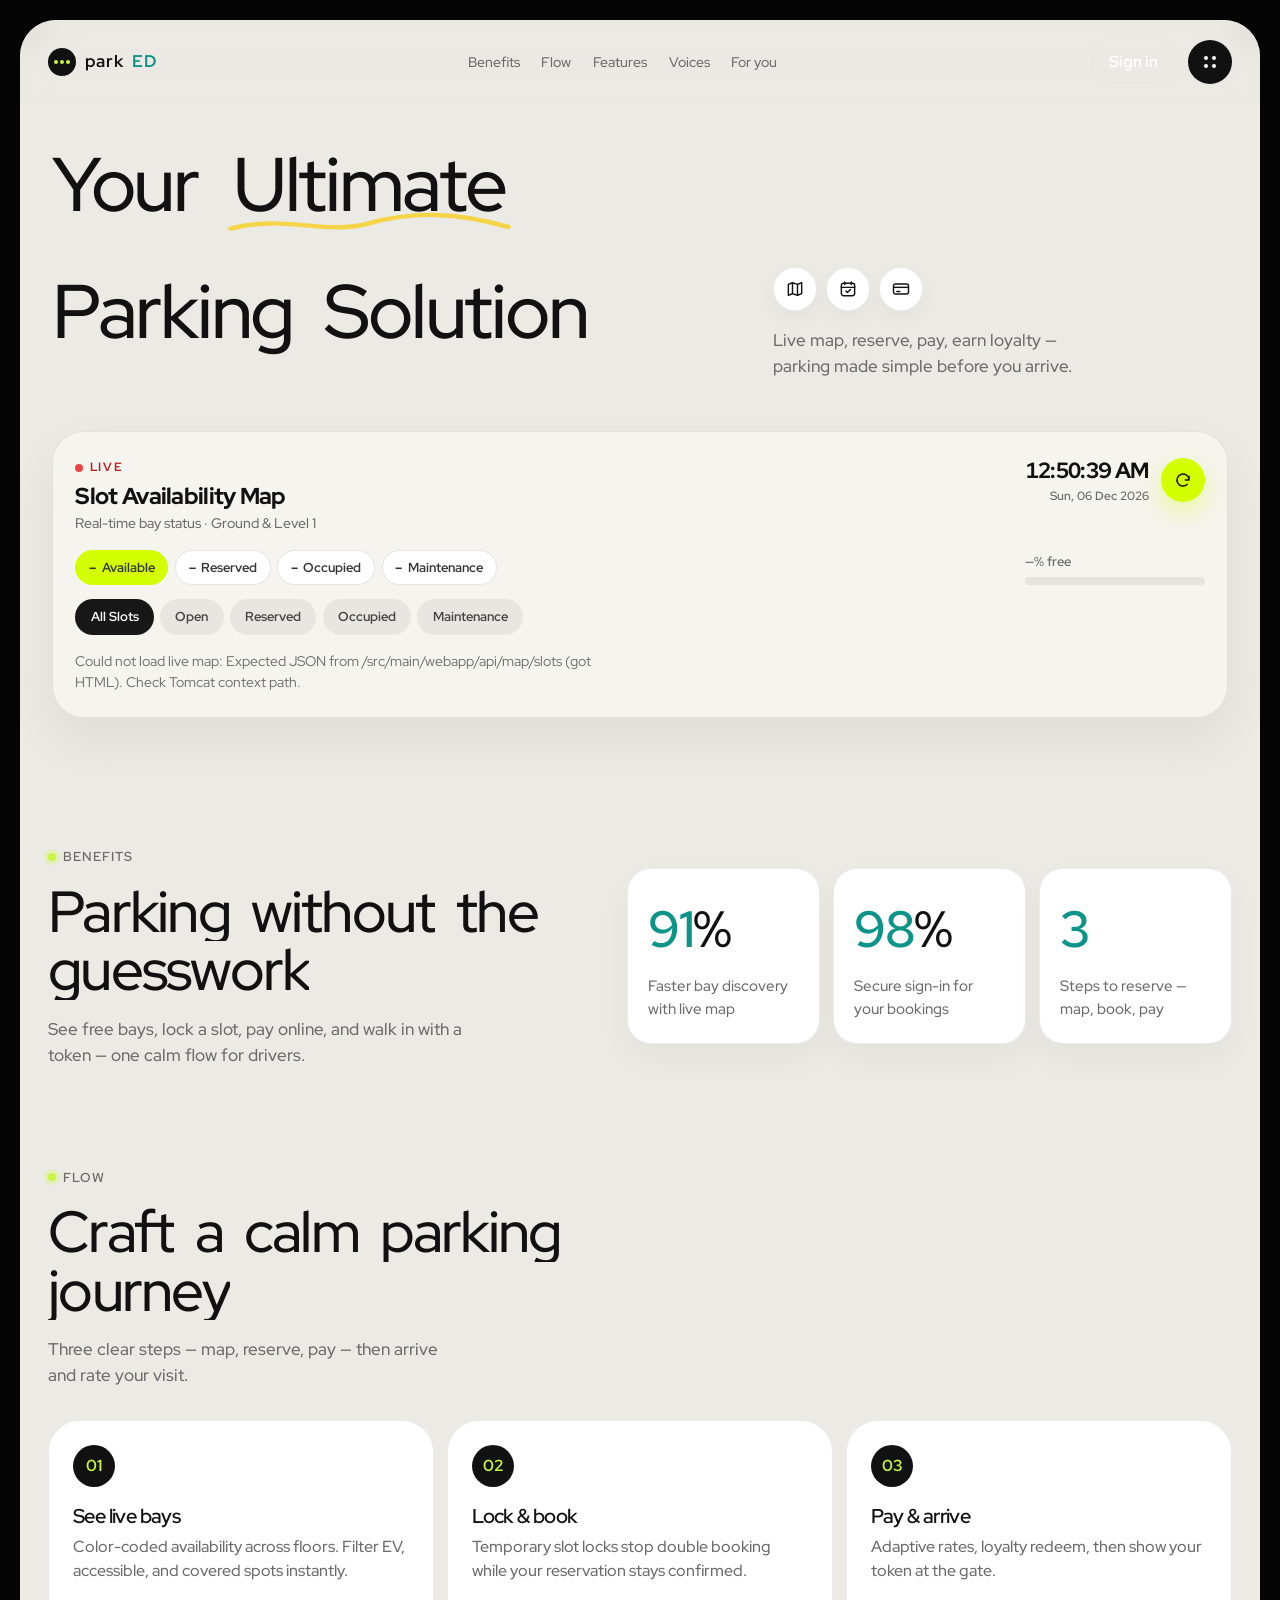
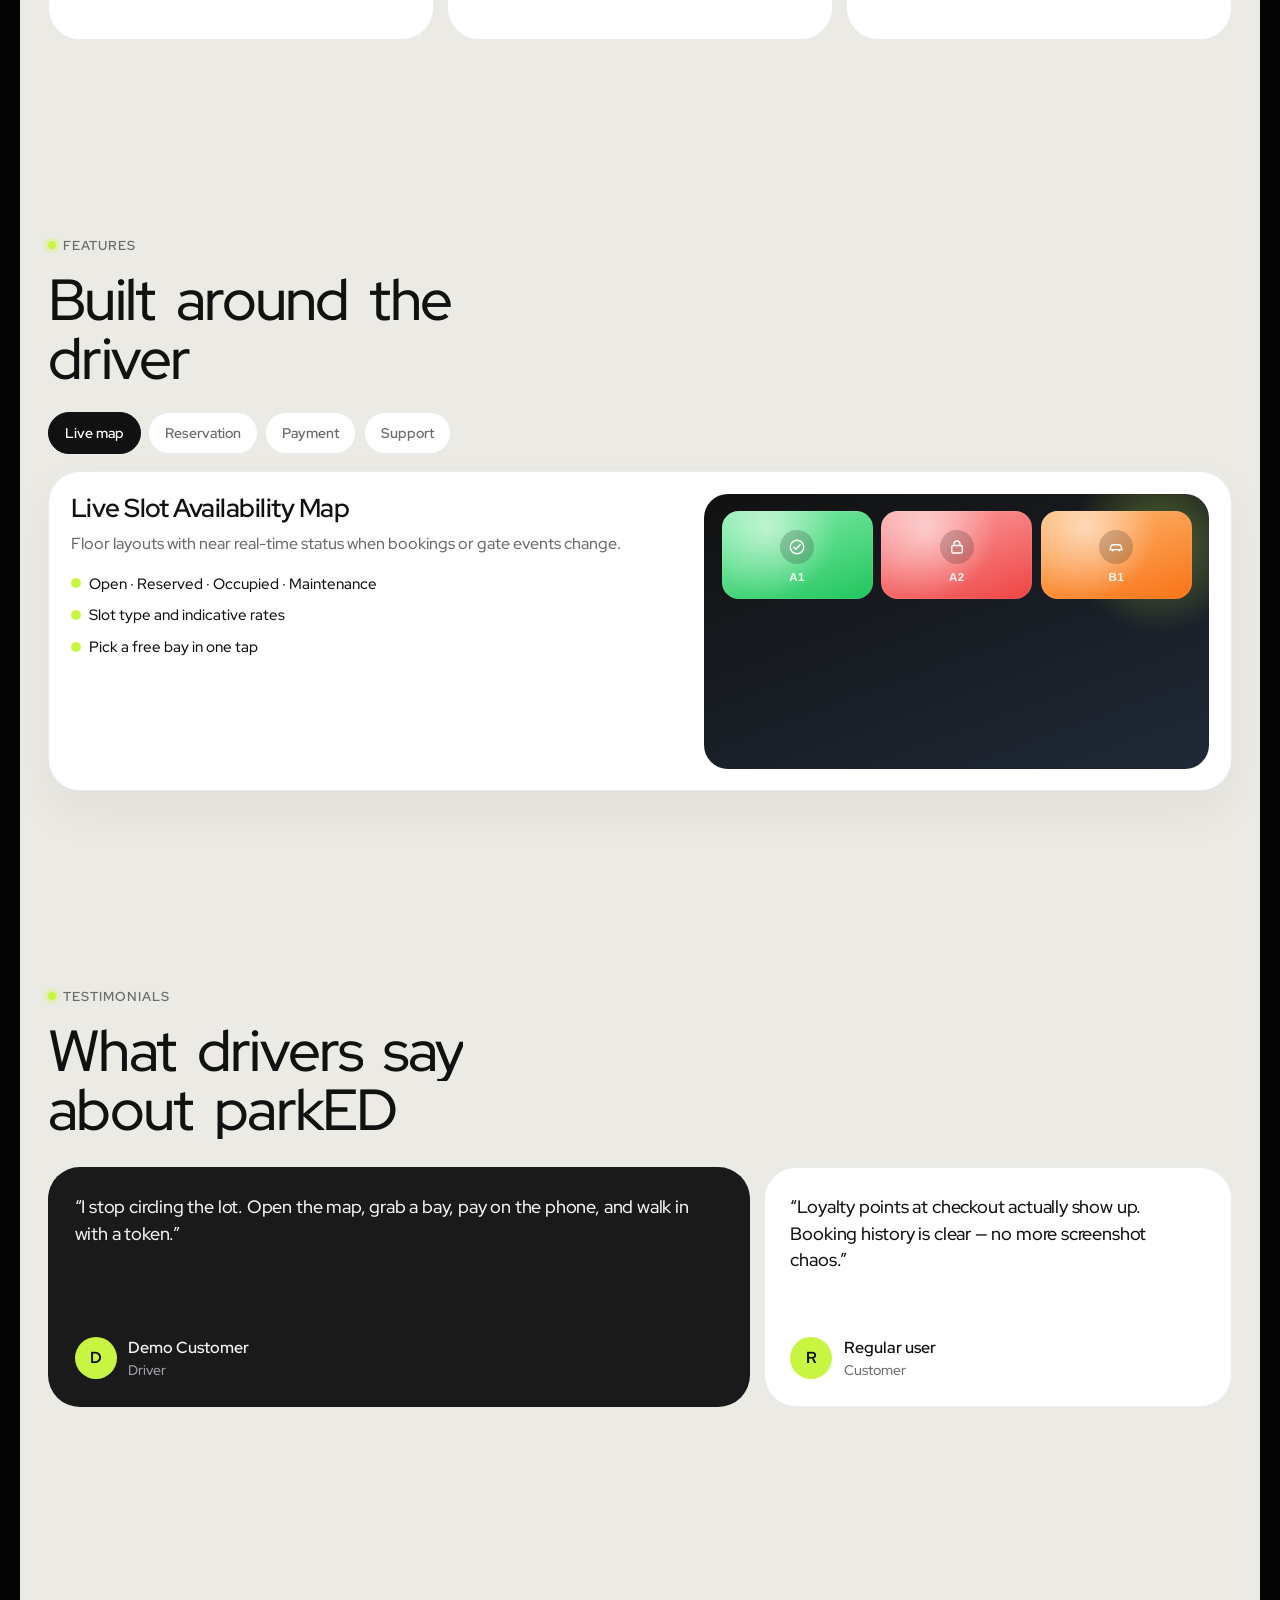
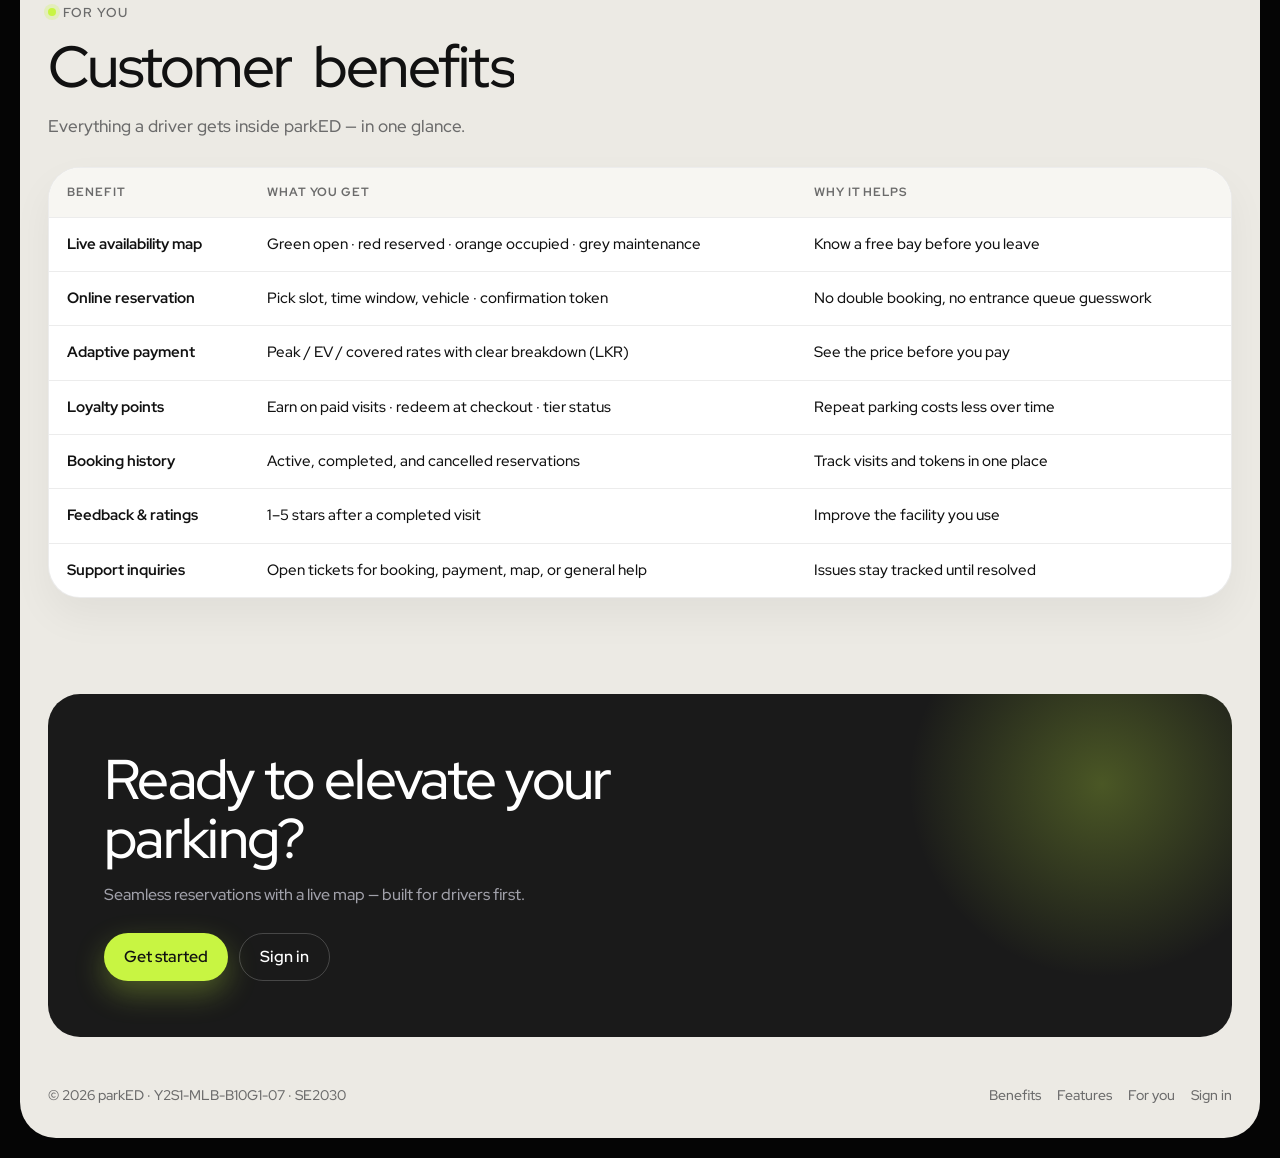
==== commit 57efe22a: "fix 1" ====
--- a/src/main/webapp/index.html
+++ b/src/main/webapp/index.html
@@ -372,8 +372,8 @@
     </div>
   </div>
 
-  <script src="js/api.js?v=9"></script>
-  <script src="js/live-map.js?v=1"></script>
+  <script src="js/api.js?v=10"></script>
+  <script src="js/live-map.js?v=4"></script>
   <script src="js/landing.js?v=12"></script>
 </body>
 </html>
--- a/src/main/webapp/css/app.css
+++ b/src/main/webapp/css/app.css
@@ -490,6 +490,76 @@
   gap: 1rem;
 }
 @media (max-width: 800px) { .grid-2 { grid-template-columns: 1fr; } }
+
+/* Customer inquiries — full-width layout + thread */
+.inq-page {
+  width: 100%;
+  max-width: none;
+}
+.inq-table-wrap {
+  margin-bottom: 1.25rem;
+}
+.inq-split {
+  display: grid;
+  grid-template-columns: minmax(260px, 340px) 1fr;
+  gap: 1.25rem;
+  align-items: stretch;
+}
+@media (max-width: 900px) {
+  .inq-split { grid-template-columns: 1fr; }
+}
+.inq-panel {
+  background: #faf9f6;
+  border: 1px solid var(--border);
+  border-radius: 1rem;
+  padding: 1.1rem 1.15rem;
+}
+.inq-panel-title {
+  margin: 0 0 0.85rem;
+  font-size: 1rem;
+  font-weight: 700;
+}
+.inq-thread-panel {
+  min-height: 280px;
+  display: flex;
+  flex-direction: column;
+}
+.inq-thread {
+  flex: 1;
+  display: flex;
+  flex-direction: column;
+  gap: 0.75rem;
+  max-height: min(420px, 50vh);
+  overflow-y: auto;
+  padding: 0.25rem 0;
+}
+.inq-msg {
+  max-width: 92%;
+  padding: 0.65rem 0.85rem;
+  border-radius: 0.85rem;
+  font-size: 0.9rem;
+  line-height: 1.45;
+}
+.inq-msg.you {
+  align-self: flex-end;
+  background: #1a1a1a;
+  color: #fff;
+}
+.inq-msg.staff {
+  align-self: flex-start;
+  background: #fff;
+  border: 1px solid var(--border);
+}
+.inq-msg-meta {
+  display: block;
+  font-size: 0.72rem;
+  opacity: 0.75;
+  margin-bottom: 0.25rem;
+  font-weight: 600;
+}
+tr.inq-row-active td {
+  background: #f0fde0;
+}
 .stack { display: flex; flex-direction: column; gap: 0.75rem; }
 .row { display: flex; gap: 0.6rem; flex-wrap: wrap; align-items: center; }
 .spacer { flex: 1; }
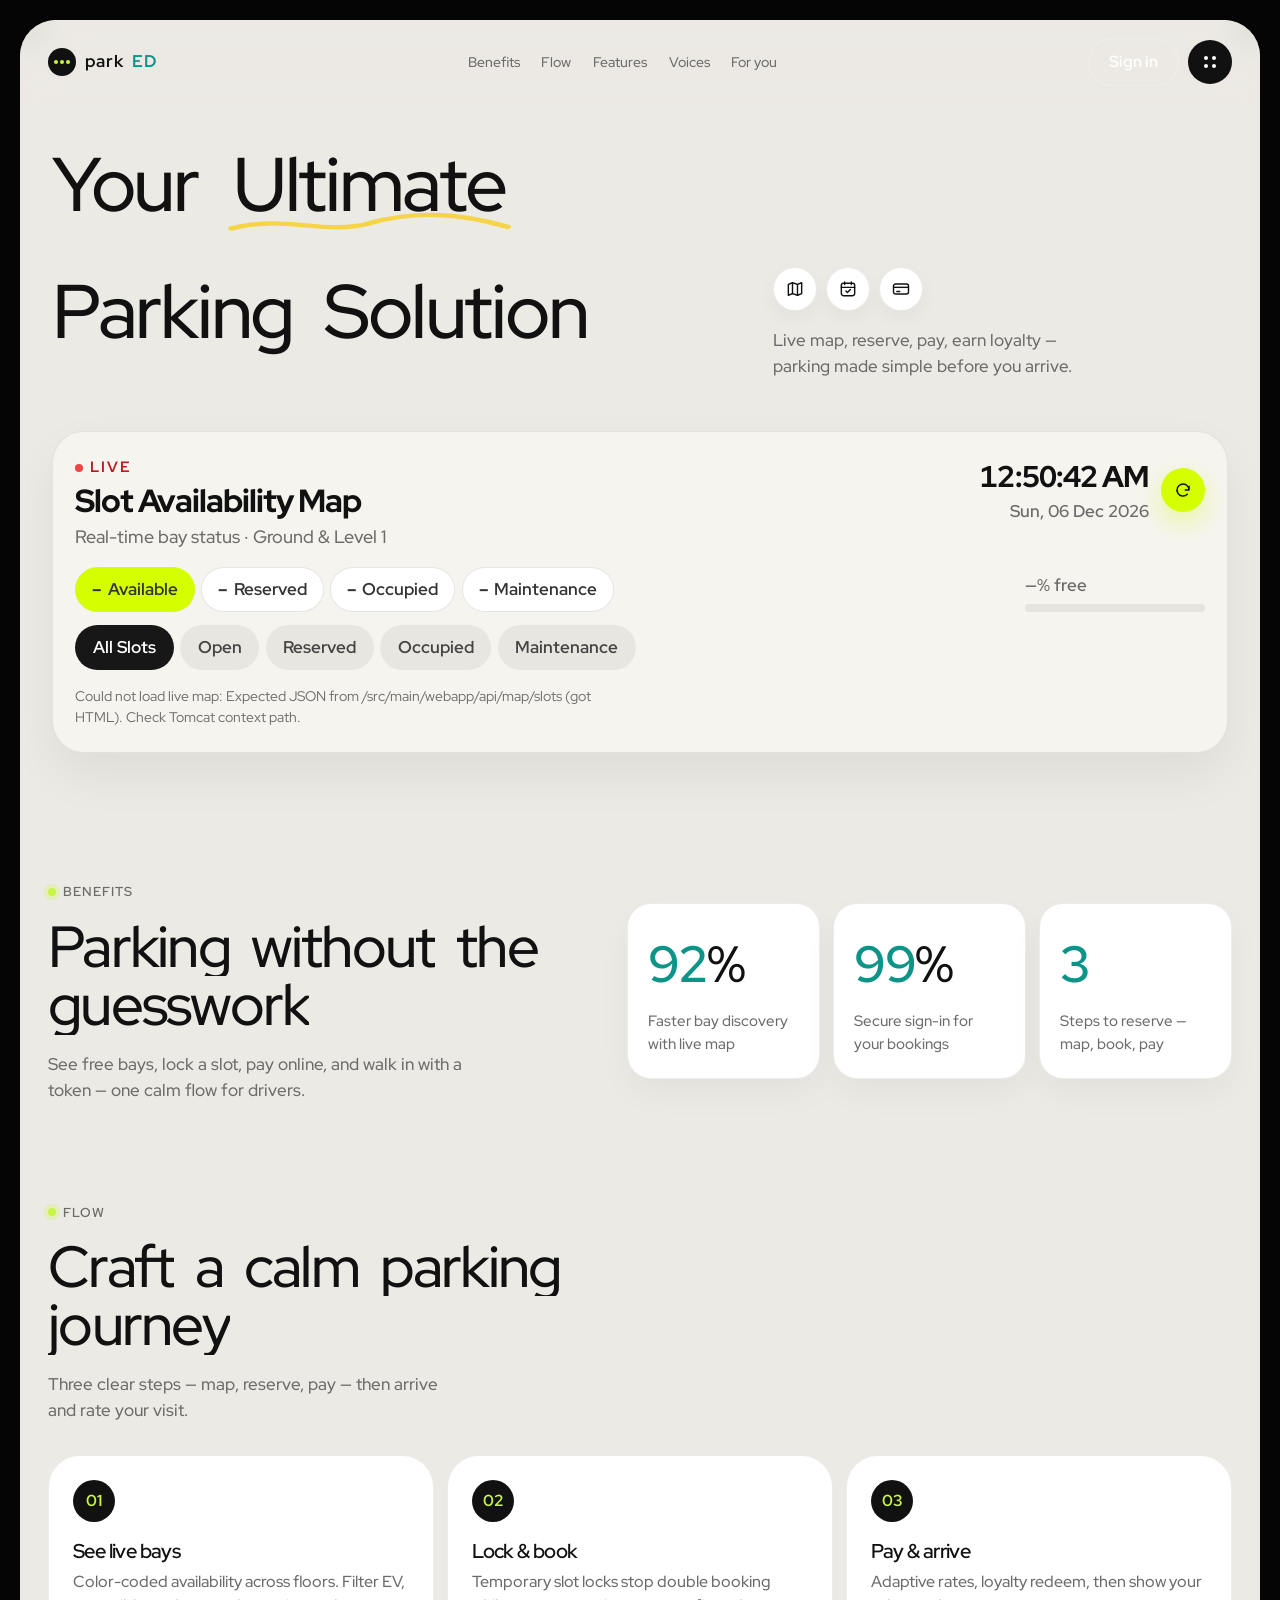
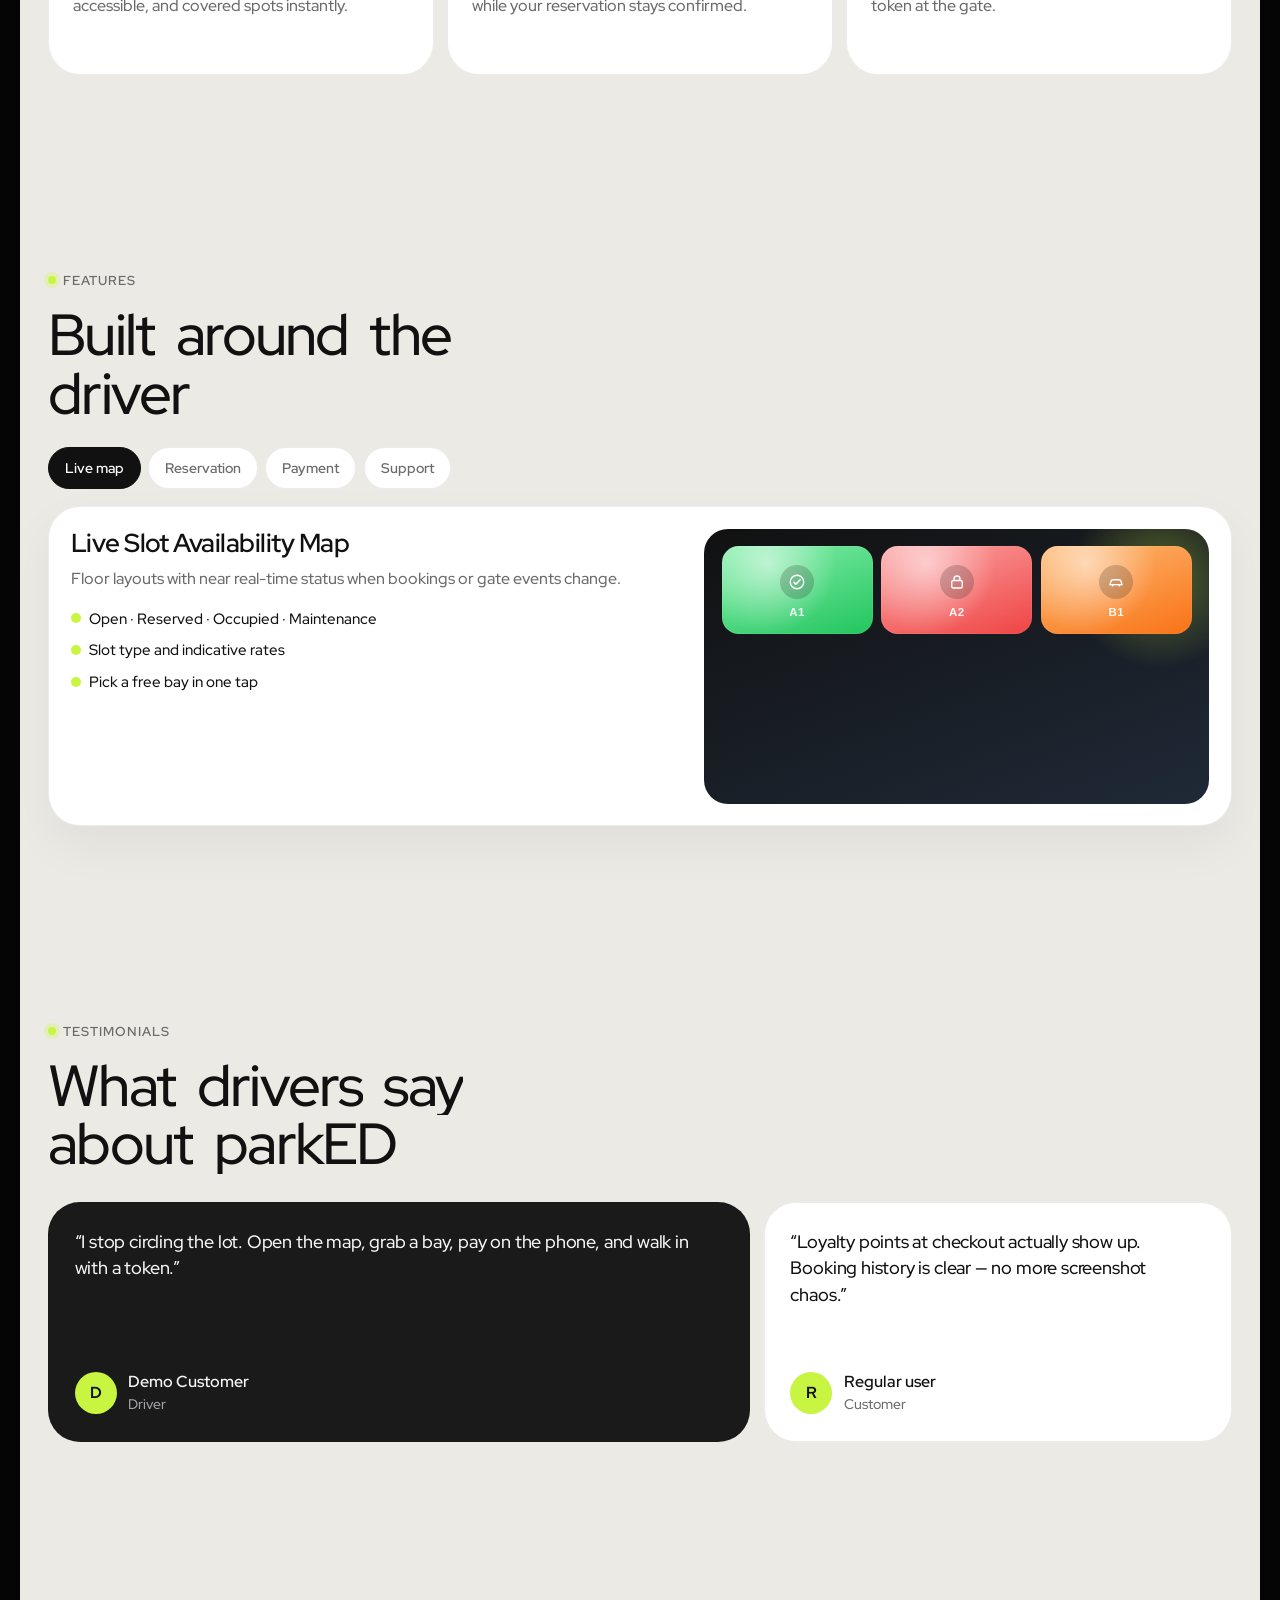
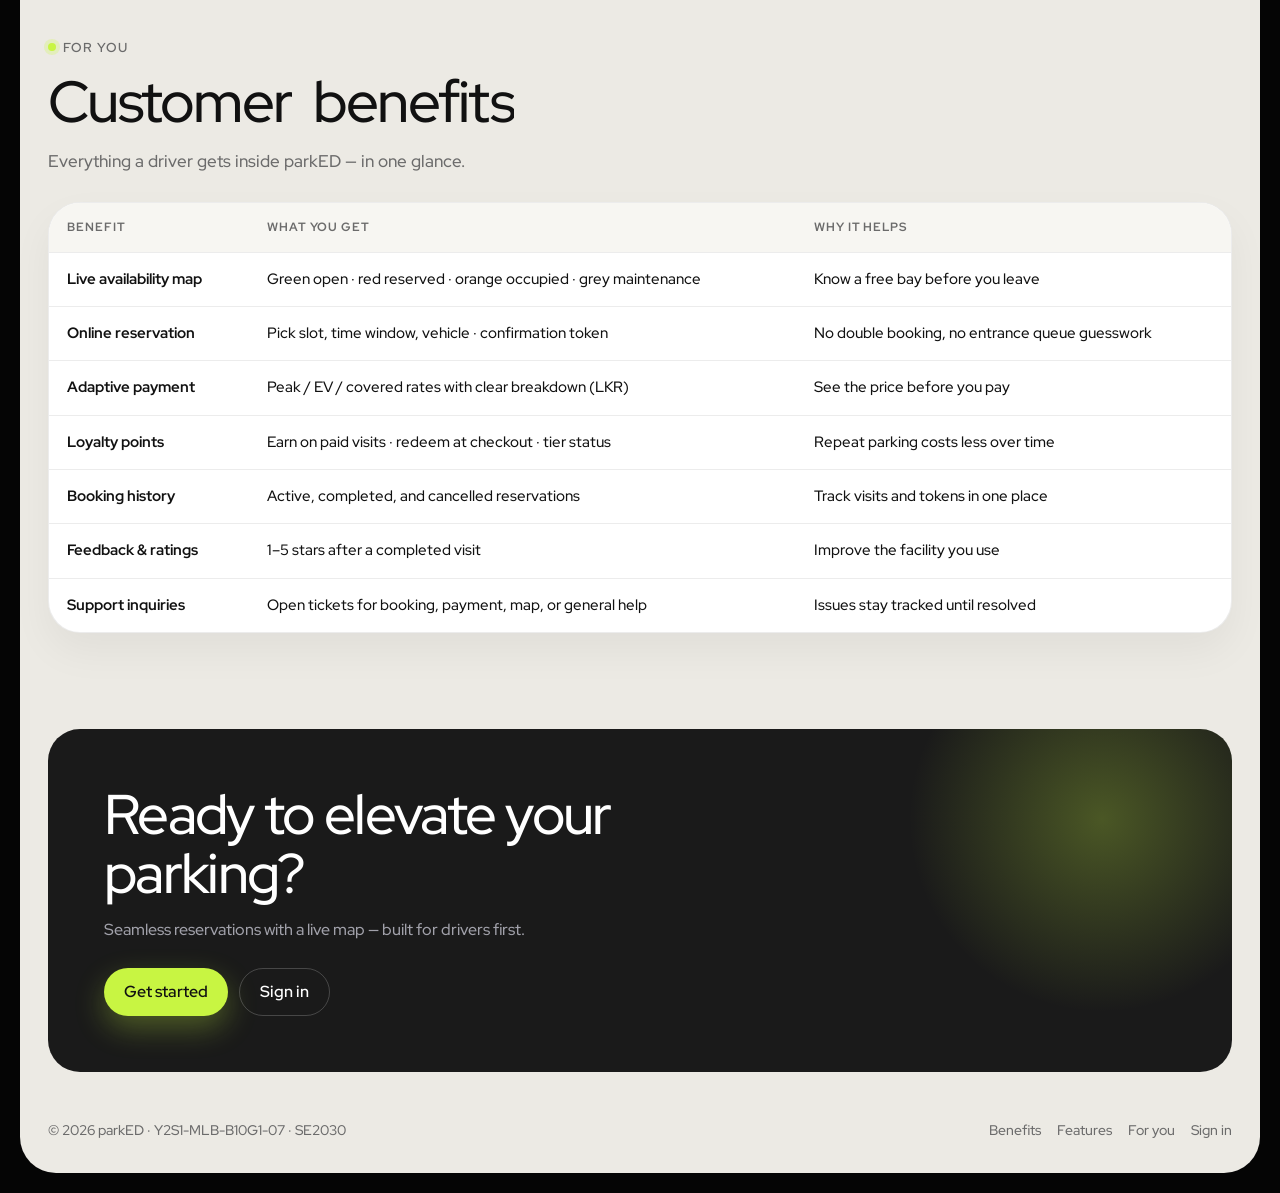
==== commit bf6a6f07: "final update" ====
--- a/src/main/webapp/index.html
+++ b/src/main/webapp/index.html
@@ -1,379 +1,639 @@
-<!DOCTYPE html>
+<!doctype html>
 <html lang="en">
-<head>
-  <meta charset="UTF-8" />
-  <meta name="viewport" content="width=device-width, initial-scale=1" />
-  <title>parkED — Automated Parking Reservation</title>
-  <link rel="stylesheet" href="css/app.css?v=9" />
-  <link rel="stylesheet" href="css/landing.css?v=11" />
-  <link rel="stylesheet" href="css/live-map.css?v=1" />
-  <script src="js/loader.js?v=9"></script>
-</head>
-<body class="landing">
-  <div class="lp-frame">
-    <div class="lp-shell">
-      <header class="lp-header" id="lpHeader">
-        <a class="lp-logo" href="index.html">
-          <span class="lp-logo-mark"><i></i></span>
-          park<em>ED</em>
-        </a>
-        <nav class="lp-nav">
-          <a href="#benefits">Benefits</a>
-          <a href="#flow">Flow</a>
-          <a href="#features">Features</a>
-          <a href="#voices">Voices</a>
-          <a href="#for-you">For you</a>
-        </nav>
-        <div style="display:flex;gap:0.55rem;align-items:center">
-          <a class="lp-btn lp-btn-ghost lp-signin-desktop" href="login.html">Sign in</a>
-          <button class="lp-menu-btn" id="lpMenu" type="button" aria-label="Open menu">
-            <span class="dots"><span></span><span></span><span></span><span></span></span>
-          </button>
-        </div>
-      </header>
-
-      <section class="lp-hero" id="top">
-        <div class="lp-hero-top">
-          <h1 class="lp-h1" data-split>
-            Your <span class="accent-word">Ultimate<svg class="scribble" viewBox="0 0 200 36" preserveAspectRatio="none" aria-hidden="true"><path d="M6 22 C 40 6, 70 30, 100 16 S 160 4, 194 20" /></svg></span><br />
-            Parking Solution
-          </h1>
-          <div class="lp-hero-right" data-reveal>
-            <div class="lp-hero-icons" aria-label="Key features">
-              <div class="lp-hero-icon" title="Live map">
-                <svg viewBox="0 0 24 24" fill="none" aria-hidden="true">
-                  <path d="M9 4.5L4 6.5v13l5-2 6 2 5-2v-13l-5 2-6-2z" stroke="currentColor" stroke-width="1.7" stroke-linejoin="round"/>
-                  <path d="M9 4.5v13M15 6.5v13" stroke="currentColor" stroke-width="1.7" stroke-linecap="round"/>
-                </svg>
-              </div>
-              <div class="lp-hero-icon" title="Reserve">
-                <svg viewBox="0 0 24 24" fill="none" aria-hidden="true">
-                  <rect x="4" y="5" width="16" height="15" rx="2.5" stroke="currentColor" stroke-width="1.7"/>
-                  <path d="M8 3.5v3M16 3.5v3M4 10h16" stroke="currentColor" stroke-width="1.7" stroke-linecap="round"/>
-                  <path d="M9.5 14.5l1.8 1.8 3.6-3.8" stroke="currentColor" stroke-width="1.7" stroke-linecap="round" stroke-linejoin="round"/>
-                </svg>
-              </div>
-              <div class="lp-hero-icon" title="Pay">
-                <svg viewBox="0 0 24 24" fill="none" aria-hidden="true">
-                  <rect x="3" y="6" width="18" height="12" rx="2.5" stroke="currentColor" stroke-width="1.7"/>
-                  <path d="M3 10h18" stroke="currentColor" stroke-width="1.7"/>
-                  <path d="M7 15h3.5" stroke="currentColor" stroke-width="1.7" stroke-linecap="round"/>
-                </svg>
-              </div>
-            </div>
-            <p class="lp-hero-sub">Live map, reserve, pay, earn loyalty — parking made simple before you arrive.</p>
-          </div>
-        </div>
-
-        <div class="lp-avail" data-reveal id="slotMap">
-          <div class="sam-head">
-            <div>
-              <div class="sam-live"><span class="sam-dot"></span> LIVE</div>
-              <h2 class="sam-title">Slot Availability Map</h2>
-              <p class="sam-sub">Real-time bay status · Ground &amp; Level 1</p>
-            </div>
-            <div class="sam-clock-wrap">
+  <head>
+    <meta charset="UTF-8" />
+    <meta name="viewport" content="width=device-width, initial-scale=1" />
+    <title>parkED Automated Parking Reservation</title>
+    <link rel="stylesheet" href="css/app.css?v=13" />
+    <link rel="stylesheet" href="css/landing.css?v=11" />
+    <link rel="stylesheet" href="css/live-map.css?v=2" />
+    <script src="js/loader.js?v=9"></script>
+  </head>
+  <body class="landing">
+    <div class="lp-frame">
+      <div class="lp-shell">
+        <header class="lp-header" id="lpHeader">
+          <a class="lp-logo" href="index.html">
+            <span class="lp-logo-mark"><i></i></span>
+            park<em>ED</em>
+          </a>
+          <nav class="lp-nav">
+            <a href="#benefits">Benefits</a>
+            <a href="#flow">Flow</a>
+            <a href="#features">Features</a>
+            <a href="#voices">Voices</a>
+            <a href="#for-you">For you</a>
+          </nav>
+          <div style="display: flex; gap: 0.55rem; align-items: center">
+            <a class="lp-btn lp-btn-ghost lp-signin-desktop" href="login.html"
+              >Sign in</a
+            >
+            <button
+              class="lp-menu-btn"
+              id="lpMenu"
+              type="button"
+              aria-label="Open menu"
+            >
+              <span class="dots"
+                ><span></span><span></span><span></span><span></span
+              ></span>
+            </button>
+          </div>
+        </header>
+
+        <section class="lp-hero" id="top">
+          <div class="lp-hero-top">
+            <h1 class="lp-h1" data-split>
+              Your
+              <span class="accent-word"
+                >Ultimate<svg
+                  class="scribble"
+                  viewBox="0 0 200 36"
+                  preserveAspectRatio="none"
+                  aria-hidden="true"
+                >
+                  <path
+                    d="M6 22 C 40 6, 70 30, 100 16 S 160 4, 194 20"
+                  /></svg></span
+              ><br />
+              Parking Solution
+            </h1>
+            <div class="lp-hero-right" data-reveal>
+              <div class="lp-hero-icons" aria-label="Key features">
+                <div class="lp-hero-icon" title="Live map">
+                  <svg viewBox="0 0 24 24" fill="none" aria-hidden="true">
+                    <path
+                      d="M9 4.5L4 6.5v13l5-2 6 2 5-2v-13l-5 2-6-2z"
+                      stroke="currentColor"
+                      stroke-width="1.7"
+                      stroke-linejoin="round"
+                    />
+                    <path
+                      d="M9 4.5v13M15 6.5v13"
+                      stroke="currentColor"
+                      stroke-width="1.7"
+                      stroke-linecap="round"
+                    />
+                  </svg>
+                </div>
+                <div class="lp-hero-icon" title="Reserve">
+                  <svg viewBox="0 0 24 24" fill="none" aria-hidden="true">
+                    <rect
+                      x="4"
+                      y="5"
+                      width="16"
+                      height="15"
+                      rx="2.5"
+                      stroke="currentColor"
+                      stroke-width="1.7"
+                    />
+                    <path
+                      d="M8 3.5v3M16 3.5v3M4 10h16"
+                      stroke="currentColor"
+                      stroke-width="1.7"
+                      stroke-linecap="round"
+                    />
+                    <path
+                      d="M9.5 14.5l1.8 1.8 3.6-3.8"
+                      stroke="currentColor"
+                      stroke-width="1.7"
+                      stroke-linecap="round"
+                      stroke-linejoin="round"
+                    />
+                  </svg>
+                </div>
+                <div class="lp-hero-icon" title="Pay">
+                  <svg viewBox="0 0 24 24" fill="none" aria-hidden="true">
+                    <rect
+                      x="3"
+                      y="6"
+                      width="18"
+                      height="12"
+                      rx="2.5"
+                      stroke="currentColor"
+                      stroke-width="1.7"
+                    />
+                    <path
+                      d="M3 10h18"
+                      stroke="currentColor"
+                      stroke-width="1.7"
+                    />
+                    <path
+                      d="M7 15h3.5"
+                      stroke="currentColor"
+                      stroke-width="1.7"
+                      stroke-linecap="round"
+                    />
+                  </svg>
+                </div>
+              </div>
+              <p class="lp-hero-sub">
+                Live map, reserve, pay, earn loyalty — parking made simple
+                before you arrive.
+              </p>
+            </div>
+          </div>
+
+          <div class="lp-avail" data-reveal id="slotMap">
+            <div class="sam-head">
               <div>
-                <div class="sam-clock" id="samClock">--:--:--</div>
-                <div class="sam-date" id="samDate"></div>
-              </div>
-              <button class="sam-refresh" id="samRefresh" type="button" aria-label="Refresh map">
-                <svg viewBox="0 0 24 24" fill="none" width="18" height="18"><path d="M20 12a8 8 0 10-2.3 5.6M20 12V7m0 5h-5" stroke="currentColor" stroke-width="2" stroke-linecap="round" stroke-linejoin="round"/></svg>
+                <div class="sam-live"><span class="sam-dot"></span> LIVE</div>
+                <h2 class="sam-title">Slot Availability Map</h2>
+                <p class="sam-sub">
+                  Real-time bay status · Ground &amp; Level 1
+                </p>
+              </div>
+              <div class="sam-clock-wrap">
+                <div>
+                  <div class="sam-clock" id="samClock">--:--:--</div>
+                  <div class="sam-date" id="samDate"></div>
+                </div>
+                <button
+                  class="sam-refresh"
+                  id="samRefresh"
+                  type="button"
+                  aria-label="Refresh map"
+                >
+                  <svg viewBox="0 0 24 24" fill="none" width="18" height="18">
+                    <path
+                      d="M20 12a8 8 0 10-2.3 5.6M20 12V7m0 5h-5"
+                      stroke="currentColor"
+                      stroke-width="2"
+                      stroke-linecap="round"
+                      stroke-linejoin="round"
+                    />
+                  </svg>
+                </button>
+              </div>
+            </div>
+
+            <div class="sam-toolbar">
+              <div class="sam-counts" id="samCounts">
+                <button
+                  class="sam-count is-lime"
+                  data-filter="open"
+                  type="button"
+                >
+                  <b id="cOpen">–</b> Available
+                </button>
+                <button class="sam-count" data-filter="reserved" type="button">
+                  <b id="cRes">–</b> Reserved
+                </button>
+                <button class="sam-count" data-filter="occupied" type="button">
+                  <b id="cOcc">–</b> Occupied
+                </button>
+                <button class="sam-count" data-filter="maint" type="button">
+                  <b id="cMaint">–</b> Maintenance
+                </button>
+              </div>
+              <div class="sam-cap">
+                <span id="samFreePct">—% free</span>
+                <div class="sam-cap-bar">
+                  <i id="samFreeBar" style="width: 0%"></i>
+                </div>
+              </div>
+            </div>
+
+            <div class="sam-filters" id="samFilters">
+              <button class="sam-filter active" data-filter="all" type="button">
+                All Slots
               </button>
-            </div>
-          </div>
-
-          <div class="sam-toolbar">
-            <div class="sam-counts" id="samCounts">
-              <button class="sam-count is-lime" data-filter="open" type="button"><b id="cOpen">–</b> Available</button>
-              <button class="sam-count" data-filter="reserved" type="button"><b id="cRes">–</b> Reserved</button>
-              <button class="sam-count" data-filter="occupied" type="button"><b id="cOcc">–</b> Occupied</button>
-              <button class="sam-count" data-filter="maint" type="button"><b id="cMaint">–</b> Maintenance</button>
-            </div>
-            <div class="sam-cap">
-              <span id="samFreePct">—% free</span>
-              <div class="sam-cap-bar"><i id="samFreeBar" style="width:0%"></i></div>
-            </div>
-          </div>
-
-          <div class="sam-filters" id="samFilters">
-            <button class="sam-filter active" data-filter="all" type="button">All Slots</button>
-            <button class="sam-filter" data-filter="open" type="button">Open</button>
-            <button class="sam-filter" data-filter="reserved" type="button">Reserved</button>
-            <button class="sam-filter" data-filter="occupied" type="button">Occupied</button>
-            <button class="sam-filter" data-filter="maint" type="button">Maintenance</button>
-          </div>
-
-          <div class="lp-avail-floors sam-floors" id="samFloors">
-            <p class="text-muted text-sm">Loading live bays…</p>
-          </div>
-        </div>
-      </section>
-
-      <section class="lp-section" id="benefits">
-        <div class="lp-split">
+              <button class="sam-filter" data-filter="open" type="button">
+                Open
+              </button>
+              <button class="sam-filter" data-filter="reserved" type="button">
+                Reserved
+              </button>
+              <button class="sam-filter" data-filter="occupied" type="button">
+                Occupied
+              </button>
+              <button class="sam-filter" data-filter="maint" type="button">
+                Maintenance
+              </button>
+            </div>
+
+            <div class="lp-avail-floors sam-floors" id="samFloors">
+              <p class="text-muted text-sm">Loading live bays…</p>
+            </div>
+          </div>
+        </section>
+
+        <section class="lp-section" id="benefits">
+          <div class="lp-split">
+            <div data-reveal>
+              <div class="lp-section-label">Benefits</div>
+              <h2 class="lp-title" data-split>Parking without the guesswork</h2>
+              <p class="lp-lead">
+                See free bays, lock a slot, pay online, and walk in with a token
+                — one calm flow for drivers.
+              </p>
+            </div>
+            <div class="lp-stats" data-reveal style="--d: 120ms">
+              <div class="lp-stat-card">
+                <div class="num"><span data-count="92">0</span>%</div>
+                <p>Faster bay discovery with live map</p>
+              </div>
+              <div class="lp-stat-card">
+                <div class="num"><span data-count="99">0</span>%</div>
+                <p>Secure sign-in for your bookings</p>
+              </div>
+              <div class="lp-stat-card">
+                <div class="num"><span data-count="3">0</span></div>
+                <p>Steps to reserve — map, book, pay</p>
+              </div>
+            </div>
+          </div>
+        </section>
+
+        <section class="lp-section" id="flow" style="padding-top: 0">
           <div data-reveal>
-            <div class="lp-section-label">Benefits</div>
-            <h2 class="lp-title" data-split>Parking without the guesswork</h2>
-            <p class="lp-lead">See free bays, lock a slot, pay online, and walk in with a token — one calm flow for drivers.</p>
-          </div>
-          <div class="lp-stats" data-reveal style="--d:120ms">
-            <div class="lp-stat-card">
-              <div class="num"><span data-count="92">0</span>%</div>
-              <p>Faster bay discovery with live map</p>
-            </div>
-            <div class="lp-stat-card">
-              <div class="num"><span data-count="99">0</span>%</div>
-              <p>Secure sign-in for your bookings</p>
-            </div>
-            <div class="lp-stat-card">
-              <div class="num"><span data-count="3">0</span></div>
-              <p>Steps to reserve — map, book, pay</p>
-            </div>
-          </div>
-        </div>
-      </section>
-
-      <section class="lp-section" id="flow" style="padding-top:0">
-        <div data-reveal>
-          <div class="lp-section-label">Flow</div>
-          <h2 class="lp-title" data-split>Craft a calm parking journey</h2>
-          <p class="lp-lead">Three clear steps — map, reserve, pay — then arrive and rate your visit.</p>
-        </div>
-        <div class="lp-steps">
-          <article class="lp-step" data-reveal style="--d:40ms">
-            <div class="lp-step-no">01</div>
-            <h3>See live bays</h3>
-            <p>Color-coded availability across floors. Filter EV, accessible, and covered spots instantly.</p>
-          </article>
-          <article class="lp-step" data-reveal style="--d:100ms">
-            <div class="lp-step-no">02</div>
-            <h3>Lock &amp; book</h3>
-            <p>Temporary slot locks stop double booking while your reservation stays confirmed.</p>
-          </article>
-          <article class="lp-step" data-reveal style="--d:160ms">
-            <div class="lp-step-no">03</div>
-            <h3>Pay &amp; arrive</h3>
-            <p>Adaptive rates, loyalty redeem, then show your token at the gate.</p>
-          </article>
-        </div>
-      </section>
-
-      <section class="lp-section" id="features">
-        <div data-reveal>
-          <div class="lp-section-label">Features</div>
-          <h2 class="lp-title" data-split>Built around the driver</h2>
-        </div>
-        <div class="lp-tabs" data-reveal>
-          <button class="lp-tab active" data-tab="map" type="button">Live map</button>
-          <button class="lp-tab" data-tab="book" type="button">Reservation</button>
-          <button class="lp-tab" data-tab="pay" type="button">Payment</button>
-          <button class="lp-tab" data-tab="support" type="button">Support</button>
-        </div>
-
-        <div class="lp-feature-panel active" data-panel="map">
-          <div class="lp-feature-copy">
-            <h3>Live Slot Availability Map</h3>
-            <p>Floor layouts with near real-time status when bookings or gate events change.</p>
-            <ul class="lp-bullets">
-              <li>Open · Reserved · Occupied · Maintenance</li>
-              <li>Slot type and indicative rates</li>
-              <li>Pick a free bay in one tap</li>
-            </ul>
-          </div>
-          <div class="lp-feature-visual">
-            <div class="lp-slot-map dark-map" style="position:relative;z-index:1">
-              <button class="lp-slot open" type="button"><span class="lp-slot-icon"><svg viewBox="0 0 24 24" fill="none"><circle cx="12" cy="12" r="9" stroke="currentColor" stroke-width="1.8"/><path d="M8 12.5l2.4 2.4L16.2 9" stroke="currentColor" stroke-width="2" stroke-linecap="round" stroke-linejoin="round"/></svg></span><span class="lp-slot-code">A1</span></button>
-              <button class="lp-slot reserved" type="button"><span class="lp-slot-icon"><svg viewBox="0 0 24 24" fill="none"><rect x="5" y="10" width="14" height="10" rx="2" stroke="currentColor" stroke-width="1.8"/><path d="M8 10V8a4 4 0 018 0v2" stroke="currentColor" stroke-width="1.8" stroke-linecap="round"/></svg></span><span class="lp-slot-code">A2</span></button>
-              <button class="lp-slot occupied" type="button"><span class="lp-slot-icon"><svg viewBox="0 0 24 24" fill="none"><path d="M4 15.5h16l-1.2-4.2A3 3 0 0015.9 9H8.1a3 3 0 00-2.9 2.3L4 15.5z" stroke="currentColor" stroke-width="1.8"/><circle cx="7.5" cy="16.5" r="1.4" fill="currentColor"/><circle cx="16.5" cy="16.5" r="1.4" fill="currentColor"/></svg></span><span class="lp-slot-code">B1</span></button>
-            </div>
-          </div>
-        </div>
-
-        <div class="lp-feature-panel" data-panel="book">
-          <div class="lp-feature-copy">
-            <h3>Reservation &amp; Booking</h3>
-            <p>Book a window, keep a confirmation token, modify or cancel before start time.</p>
-            <ul class="lp-bullets">
-              <li>No double-booking locks</li>
-              <li>Booking history in one place</li>
-              <li>Token ready for gate check-in</li>
-            </ul>
-          </div>
-          <div class="lp-feature-visual">
-            <div style="position:relative;z-index:1">
-              <div style="font-size:0.75rem;color:#9ca3af;margin-bottom:0.5rem">BOOKING #184</div>
-              <div style="font-size:1.6rem;font-weight:600">ACTIVE</div>
-              <div style="margin-top:1rem;opacity:0.85;line-height:1.5">Slot G-A3 · 2h window<br/>Token issued · map reserved</div>
-            </div>
-          </div>
-        </div>
-
-        <div class="lp-feature-panel" data-panel="pay">
-          <div class="lp-feature-copy">
-            <h3>Adaptive rates &amp; loyalty</h3>
-            <p>Clear fee breakdown with peak / EV rules, plus points you can redeem at checkout.</p>
-            <ul class="lp-bullets">
-              <li>Transparent quote before pay</li>
-              <li>Earn points on paid visits</li>
-              <li>Digital invoice after payment</li>
-            </ul>
-          </div>
-          <div class="lp-feature-visual">
-            <div style="position:relative;z-index:1">
-              <div style="font-size:0.75rem;color:#9ca3af">INVOICE</div>
-              <div style="font-size:2rem;font-weight:600;margin:0.4rem 0">LKR 450</div>
-              <div class="lp-pay-lines">
-                <div class="lp-pay-line"><span style="width:80%"></span></div>
-                <div class="lp-pay-line"><span style="width:45%"></span></div>
-              </div>
-            </div>
-          </div>
-        </div>
-
-        <div class="lp-feature-panel" data-panel="support">
-          <div class="lp-feature-copy">
-            <h3>Feedback &amp; inquiries</h3>
-            <p>Rate completed visits and open tickets when something goes wrong — tracked end to end.</p>
-            <ul class="lp-bullets">
-              <li>1–5 star ratings after visits</li>
-              <li>Categorized support tickets</li>
-              <li>Status updates you can follow</li>
-            </ul>
-          </div>
-          <div class="lp-feature-visual">
-            <div style="position:relative;z-index:1">
-              <div style="display:flex;gap:0.4rem;flex-wrap:wrap">
-                <span style="background:#c8f542;color:#111;padding:0.35rem 0.7rem;border-radius:999px;font-weight:700;font-size:0.8rem">OPEN</span>
-                <span style="background:rgba(255,255,255,0.08);padding:0.35rem 0.7rem;border-radius:999px;font-size:0.8rem">IN PROGRESS</span>
-                <span style="background:rgba(255,255,255,0.08);padding:0.35rem 0.7rem;border-radius:999px;font-size:0.8rem">RESOLVED</span>
-              </div>
-              <p style="margin-top:1.2rem;line-height:1.5;opacity:0.9">INQ-A91F2 · Payment question</p>
-            </div>
-          </div>
-        </div>
-      </section>
-
-      <section class="lp-section" id="voices">
-        <div data-reveal>
-          <div class="lp-section-label">Testimonials</div>
-          <h2 class="lp-title" data-split>What drivers say about parkED</h2>
-        </div>
-        <div class="lp-quotes">
-          <article class="lp-quote dark" data-reveal>
-            <p>“I stop circling the lot. Open the map, grab a bay, pay on the phone, and walk in with a token.”</p>
-            <footer>
-              <div class="lp-avatar">D</div>
-              <div>
-                <div class="who">Demo Customer</div>
-                <div class="role">Driver</div>
-              </div>
-            </footer>
-          </article>
-          <article class="lp-quote" data-reveal style="--d:100ms">
-            <p>“Loyalty points at checkout actually show up. Booking history is clear — no more screenshot chaos.”</p>
-            <footer>
-              <div class="lp-avatar">R</div>
-              <div>
-                <div class="who">Regular user</div>
-                <div class="role">Customer</div>
-              </div>
-            </footer>
-          </article>
-        </div>
-      </section>
-
-      <section class="lp-section" id="for-you">
-        <div data-reveal>
-          <div class="lp-section-label">For you</div>
-          <h2 class="lp-title" data-split>Customer benefits</h2>
-          <p class="lp-lead">Everything a driver gets inside parkED — in one glance.</p>
-        </div>
-        <div class="lp-benefits-table-wrap" data-reveal>
-          <table class="lp-benefits-table">
-            <thead>
-              <tr>
-                <th>Benefit</th>
-                <th>What you get</th>
-                <th>Why it helps</th>
-              </tr>
-            </thead>
-            <tbody>
-              <tr>
-                <td>Live availability map</td>
-                <td>Green open · red reserved · orange occupied · grey maintenance</td>
-                <td>Know a free bay before you leave</td>
-              </tr>
-              <tr>
-                <td>Online reservation</td>
-                <td>Pick slot, time window, vehicle · confirmation token</td>
-                <td>No double booking, no entrance queue guesswork</td>
-              </tr>
-              <tr>
-                <td>Adaptive payment</td>
-                <td>Peak / EV / covered rates with clear breakdown (LKR)</td>
-                <td>See the price before you pay</td>
-              </tr>
-              <tr>
-                <td>Loyalty points</td>
-                <td>Earn on paid visits · redeem at checkout · tier status</td>
-                <td>Repeat parking costs less over time</td>
-              </tr>
-              <tr>
-                <td>Booking history</td>
-                <td>Active, completed, and cancelled reservations</td>
-                <td>Track visits and tokens in one place</td>
-              </tr>
-              <tr>
-                <td>Feedback &amp; ratings</td>
-                <td>1–5 stars after a completed visit</td>
-                <td>Improve the facility you use</td>
-              </tr>
-              <tr>
-                <td>Support inquiries</td>
-                <td>Open tickets for booking, payment, map, or general help</td>
-                <td>Issues stay tracked until resolved</td>
-              </tr>
-            </tbody>
-          </table>
-        </div>
-      </section>
-
-      <section class="lp-final" data-reveal>
-        <h2 data-split>Ready to elevate your parking?</h2>
-        <p>Seamless reservations with a live map — built for drivers first.</p>
-        <div class="lp-final-actions">
-          <a class="lp-btn lp-btn-accent" href="register.html">Get started</a>
-          <a class="lp-btn lp-btn-ghost" href="login.html">Sign in</a>
-        </div>
-      </section>
-
-      <footer class="lp-footer">
-        <div>© 2026 parkED · Y2S1-MLB-B10G1-07 · SE2030</div>
-        <nav>
-          <a href="#benefits">Benefits</a>
-          <a href="#features">Features</a>
-          <a href="#for-you">For you</a>
-          <a href="login.html">Sign in</a>
-        </nav>
-      </footer>
+            <div class="lp-section-label">Flow</div>
+            <h2 class="lp-title" data-split>Craft a calm parking journey</h2>
+            <p class="lp-lead">
+              Three clear steps — map, reserve, pay — then arrive and rate your
+              visit.
+            </p>
+          </div>
+          <div class="lp-steps">
+            <article class="lp-step" data-reveal style="--d: 40ms">
+              <div class="lp-step-no">01</div>
+              <h3>See live bays</h3>
+              <p>
+                Color-coded availability across floors. Filter EV, accessible,
+                and covered spots instantly.
+              </p>
+            </article>
+            <article class="lp-step" data-reveal style="--d: 100ms">
+              <div class="lp-step-no">02</div>
+              <h3>Lock &amp; book</h3>
+              <p>
+                Temporary slot locks stop double booking while your reservation
+                stays confirmed.
+              </p>
+            </article>
+            <article class="lp-step" data-reveal style="--d: 160ms">
+              <div class="lp-step-no">03</div>
+              <h3>Pay &amp; arrive</h3>
+              <p>
+                Adaptive rates, loyalty redeem, then show your token at the
+                gate.
+              </p>
+            </article>
+          </div>
+        </section>
+
+        <section class="lp-section" id="features">
+          <div data-reveal>
+            <div class="lp-section-label">Features</div>
+            <h2 class="lp-title" data-split>Built around the driver</h2>
+          </div>
+          <div class="lp-tabs" data-reveal>
+            <button class="lp-tab active" data-tab="map" type="button">
+              Live map
+            </button>
+            <button class="lp-tab" data-tab="book" type="button">
+              Reservation
+            </button>
+            <button class="lp-tab" data-tab="pay" type="button">Payment</button>
+            <button class="lp-tab" data-tab="support" type="button">
+              Support
+            </button>
+          </div>
+
+          <div class="lp-feature-panel active" data-panel="map">
+            <div class="lp-feature-copy">
+              <h3>Live Slot Availability Map</h3>
+              <p>
+                Floor layouts with near real-time status when bookings or gate
+                events change.
+              </p>
+              <ul class="lp-bullets">
+                <li>Open · Reserved · Occupied · Maintenance</li>
+                <li>Slot type and indicative rates</li>
+                <li>Pick a free bay in one tap</li>
+              </ul>
+            </div>
+            <div class="lp-feature-visual">
+              <div
+                class="lp-slot-map dark-map"
+                style="position: relative; z-index: 1"
+              >
+                <button class="lp-slot open" type="button">
+                  <span class="lp-slot-icon"
+                    ><svg viewBox="0 0 24 24" fill="none">
+                      <circle
+                        cx="12"
+                        cy="12"
+                        r="9"
+                        stroke="currentColor"
+                        stroke-width="1.8"
+                      />
+                      <path
+                        d="M8 12.5l2.4 2.4L16.2 9"
+                        stroke="currentColor"
+                        stroke-width="2"
+                        stroke-linecap="round"
+                        stroke-linejoin="round"
+                      /></svg></span
+                  ><span class="lp-slot-code">A1</span>
+                </button>
+                <button class="lp-slot reserved" type="button">
+                  <span class="lp-slot-icon"
+                    ><svg viewBox="0 0 24 24" fill="none">
+                      <rect
+                        x="5"
+                        y="10"
+                        width="14"
+                        height="10"
+                        rx="2"
+                        stroke="currentColor"
+                        stroke-width="1.8"
+                      />
+                      <path
+                        d="M8 10V8a4 4 0 018 0v2"
+                        stroke="currentColor"
+                        stroke-width="1.8"
+                        stroke-linecap="round"
+                      /></svg></span
+                  ><span class="lp-slot-code">A2</span>
+                </button>
+                <button class="lp-slot occupied" type="button">
+                  <span class="lp-slot-icon"
+                    ><svg viewBox="0 0 24 24" fill="none">
+                      <path
+                        d="M4 15.5h16l-1.2-4.2A3 3 0 0015.9 9H8.1a3 3 0 00-2.9 2.3L4 15.5z"
+                        stroke="currentColor"
+                        stroke-width="1.8"
+                      />
+                      <circle cx="7.5" cy="16.5" r="1.4" fill="currentColor" />
+                      <circle
+                        cx="16.5"
+                        cy="16.5"
+                        r="1.4"
+                        fill="currentColor"
+                      /></svg></span
+                  ><span class="lp-slot-code">B1</span>
+                </button>
+              </div>
+            </div>
+          </div>
+
+          <div class="lp-feature-panel" data-panel="book">
+            <div class="lp-feature-copy">
+              <h3>Reservation &amp; Booking</h3>
+              <p>
+                Book a window, keep a confirmation token, modify or cancel
+                before start time.
+              </p>
+              <ul class="lp-bullets">
+                <li>No double-booking locks</li>
+                <li>Booking history in one place</li>
+                <li>Token ready for gate check-in</li>
+              </ul>
+            </div>
+            <div class="lp-feature-visual">
+              <div style="position: relative; z-index: 1">
+                <div
+                  style="
+                    font-size: 0.75rem;
+                    color: #9ca3af;
+                    margin-bottom: 0.5rem;
+                  "
+                >
+                  BOOKING #184
+                </div>
+                <div style="font-size: 1.6rem; font-weight: 600">ACTIVE</div>
+                <div style="margin-top: 1rem; opacity: 0.85; line-height: 1.5">
+                  Slot G-A3 · 2h window<br />Token issued · map reserved
+                </div>
+              </div>
+            </div>
+          </div>
+
+          <div class="lp-feature-panel" data-panel="pay">
+            <div class="lp-feature-copy">
+              <h3>Adaptive rates &amp; loyalty</h3>
+              <p>
+                Clear fee breakdown with peak / EV rules, plus points you can
+                redeem at checkout.
+              </p>
+              <ul class="lp-bullets">
+                <li>Transparent quote before pay</li>
+                <li>Earn points on paid visits</li>
+                <li>Digital invoice after payment</li>
+              </ul>
+            </div>
+            <div class="lp-feature-visual">
+              <div style="position: relative; z-index: 1">
+                <div style="font-size: 0.75rem; color: #9ca3af">INVOICE</div>
+                <div
+                  style="font-size: 2rem; font-weight: 600; margin: 0.4rem 0"
+                >
+                  LKR 450
+                </div>
+                <div class="lp-pay-lines">
+                  <div class="lp-pay-line">
+                    <span style="width: 80%"></span>
+                  </div>
+                  <div class="lp-pay-line">
+                    <span style="width: 45%"></span>
+                  </div>
+                </div>
+              </div>
+            </div>
+          </div>
+
+          <div class="lp-feature-panel" data-panel="support">
+            <div class="lp-feature-copy">
+              <h3>Feedback &amp; inquiries</h3>
+              <p>
+                Rate completed visits and open tickets when something goes wrong
+                — tracked end to end.
+              </p>
+              <ul class="lp-bullets">
+                <li>1–5 star ratings after visits</li>
+                <li>Categorized support tickets</li>
+                <li>Status updates you can follow</li>
+              </ul>
+            </div>
+            <div class="lp-feature-visual">
+              <div style="position: relative; z-index: 1">
+                <div style="display: flex; gap: 0.4rem; flex-wrap: wrap">
+                  <span
+                    style="
+                      background: #c8f542;
+                      color: #111;
+                      padding: 0.35rem 0.7rem;
+                      border-radius: 999px;
+                      font-weight: 700;
+                      font-size: 0.8rem;
+                    "
+                    >OPEN</span
+                  >
+                  <span
+                    style="
+                      background: rgba(255, 255, 255, 0.08);
+                      padding: 0.35rem 0.7rem;
+                      border-radius: 999px;
+                      font-size: 0.8rem;
+                    "
+                    >IN PROGRESS</span
+                  >
+                  <span
+                    style="
+                      background: rgba(255, 255, 255, 0.08);
+                      padding: 0.35rem 0.7rem;
+                      border-radius: 999px;
+                      font-size: 0.8rem;
+                    "
+                    >RESOLVED</span
+                  >
+                </div>
+                <p style="margin-top: 1.2rem; line-height: 1.5; opacity: 0.9">
+                  INQ-A91F2 · Payment question
+                </p>
+              </div>
+            </div>
+          </div>
+        </section>
+
+        <section class="lp-section" id="voices">
+          <div data-reveal>
+            <div class="lp-section-label">Testimonials</div>
+            <h2 class="lp-title" data-split>What drivers say about parkED</h2>
+          </div>
+          <div class="lp-quotes">
+            <article class="lp-quote dark" data-reveal>
+              <p>
+                “I stop circling the lot. Open the map, grab a bay, pay on the
+                phone, and walk in with a token.”
+              </p>
+              <footer>
+                <div class="lp-avatar">D</div>
+                <div>
+                  <div class="who">Demo Customer</div>
+                  <div class="role">Driver</div>
+                </div>
+              </footer>
+            </article>
+            <article class="lp-quote" data-reveal style="--d: 100ms">
+              <p>
+                “Loyalty points at checkout actually show up. Booking history is
+                clear — no more screenshot chaos.”
+              </p>
+              <footer>
+                <div class="lp-avatar">R</div>
+                <div>
+                  <div class="who">Regular user</div>
+                  <div class="role">Customer</div>
+                </div>
+              </footer>
+            </article>
+          </div>
+        </section>
+
+        <section class="lp-section" id="for-you">
+          <div data-reveal>
+            <div class="lp-section-label">For you</div>
+            <h2 class="lp-title" data-split>Customer benefits</h2>
+            <p class="lp-lead">
+              Everything a driver gets inside parkED — in one glance.
+            </p>
+          </div>
+          <div class="lp-benefits-table-wrap" data-reveal>
+            <table class="lp-benefits-table">
+              <thead>
+                <tr>
+                  <th>Benefit</th>
+                  <th>What you get</th>
+                  <th>Why it helps</th>
+                </tr>
+              </thead>
+              <tbody>
+                <tr>
+                  <td>Live availability map</td>
+                  <td>
+                    Green open · red reserved · orange occupied · grey
+                    maintenance
+                  </td>
+                  <td>Know a free bay before you leave</td>
+                </tr>
+                <tr>
+                  <td>Online reservation</td>
+                  <td>Pick slot, time window, vehicle · confirmation token</td>
+                  <td>No double booking, no entrance queue guesswork</td>
+                </tr>
+                <tr>
+                  <td>Adaptive payment</td>
+                  <td>Peak / EV / covered rates with clear breakdown (LKR)</td>
+                  <td>See the price before you pay</td>
+                </tr>
+                <tr>
+                  <td>Loyalty points</td>
+                  <td>
+                    Earn on paid visits · redeem at checkout · tier status
+                  </td>
+                  <td>Repeat parking costs less over time</td>
+                </tr>
+                <tr>
+                  <td>Booking history</td>
+                  <td>Active, completed, and cancelled reservations</td>
+                  <td>Track visits and tokens in one place</td>
+                </tr>
+                <tr>
+                  <td>Feedback &amp; ratings</td>
+                  <td>1–5 stars after a completed visit</td>
+                  <td>Improve the facility you use</td>
+                </tr>
+                <tr>
+                  <td>Support inquiries</td>
+                  <td>
+                    Open tickets for booking, payment, map, or general help
+                  </td>
+                  <td>Issues stay tracked until resolved</td>
+                </tr>
+              </tbody>
+            </table>
+          </div>
+        </section>
+
+        <section class="lp-final" data-reveal>
+          <h2 data-split>Ready to elevate your parking?</h2>
+          <p>
+            Seamless reservations with a live map — built for drivers first.
+          </p>
+          <div class="lp-final-actions">
+            <a class="lp-btn lp-btn-accent" href="register.html">Get started</a>
+            <a class="lp-btn lp-btn-ghost" href="login.html">Sign in</a>
+          </div>
+        </section>
+
+        <footer class="lp-footer">
+          <div>© 2026 parkED · Y2S1-MLB-B10G1-07 · SE2030</div>
+          <nav>
+            <a href="#benefits">Benefits</a>
+            <a href="#features">Features</a>
+            <a href="#for-you">For you</a>
+            <a href="login.html">Sign in</a>
+          </nav>
+        </footer>
+      </div>
     </div>
-  </div>
-
-  <div class="lp-drawer" id="lpDrawer">
-    <div class="lp-drawer-panel">
-      <a href="#benefits">Benefits</a>
-      <a href="#flow">Flow</a>
-      <a href="#features">Features</a>
-      <a href="#voices">Voices</a>
-      <a href="#for-you">For you</a>
-      <a href="login.html">Sign in</a>
-      <a href="register.html">Create account</a>
+
+    <div class="lp-drawer" id="lpDrawer">
+      <div class="lp-drawer-panel">
+        <a href="#benefits">Benefits</a>
+        <a href="#flow">Flow</a>
+        <a href="#features">Features</a>
+        <a href="#voices">Voices</a>
+        <a href="#for-you">For you</a>
+        <a href="login.html">Sign in</a>
+        <a href="register.html">Create account</a>
+      </div>
     </div>
-  </div>
-
-  <script src="js/api.js?v=10"></script>
-  <script src="js/live-map.js?v=4"></script>
-  <script src="js/landing.js?v=12"></script>
-</body>
+
+    <script src="js/api.js?v=12"></script>
+    <script src="js/live-map.js?v=6"></script>
+    <script src="js/landing.js?v=12"></script>
+  </body>
 </html>
--- a/src/main/webapp/css/app.css
+++ b/src/main/webapp/css/app.css
@@ -72,6 +72,174 @@
 .text-xs { font-size: 0.75rem; color: var(--muted); }
 .muted { color: var(--muted); }
 
+/* Portal pages: larger type for demos / viva / projector */
+.shell,
+.staff-shell {
+  font-size: 1.2rem;
+}
+.shell h2,
+.staff-shell h2,
+.shell .card-title,
+.staff-shell .card-title {
+  font-size: 1.85rem;
+}
+.shell h3,
+.staff-shell h3 {
+  font-size: 1.35rem;
+}
+.shell .text-sm,
+.staff-shell .text-sm {
+  font-size: 1.1rem;
+}
+.shell .text-xs,
+.staff-shell .text-xs {
+  font-size: 1rem;
+}
+.shell label,
+.staff-shell label {
+  font-size: 1.05rem;
+  margin-bottom: 0.45rem;
+}
+.shell input,
+.shell select,
+.shell textarea,
+.staff-shell input,
+.staff-shell select,
+.staff-shell textarea {
+  height: 3.15rem;
+  font-size: 1.15rem;
+  padding: 0 1rem;
+}
+.shell textarea,
+.staff-shell textarea {
+  height: auto;
+  min-height: 120px;
+  padding: 0.9rem 1rem;
+}
+.shell .btn,
+.staff-shell .btn {
+  height: 3.1rem;
+  font-size: 1.1rem;
+  padding: 0 1.25rem;
+}
+.shell .btn-sm,
+.staff-shell .btn-sm {
+  height: 2.55rem;
+  font-size: 1rem;
+  padding: 0 1rem;
+}
+.shell .side-nav a,
+.staff-shell .side-nav a {
+  font-size: 1.15rem;
+  padding: 0.75rem 0.95rem;
+}
+.shell .brand,
+.staff-shell .brand {
+  font-size: 1.55rem;
+}
+.shell table,
+.staff-shell table {
+  font-size: 1.1rem;
+}
+.shell th,
+.staff-shell th {
+  font-size: 0.95rem;
+  padding: 0.85rem 0.7rem;
+}
+.shell td,
+.staff-shell td {
+  padding: 0.85rem 0.7rem;
+}
+.shell .badge,
+.staff-shell .badge {
+  font-size: 0.95rem;
+  padding: 0.3rem 0.75rem;
+}
+.shell .msg,
+.staff-shell .msg,
+.shell .alert,
+.staff-shell .alert {
+  font-size: 1.1rem;
+  padding: 1rem 1.1rem;
+}
+.shell .field,
+.staff-shell .field {
+  margin-bottom: 1.1rem;
+}
+.time-pick {
+  display: grid;
+  grid-template-columns: minmax(0, 1.45fr) 0.72fr 0.72fr 0.9fr;
+  gap: 0.45rem;
+}
+.time-pick select option:disabled {
+  color: #b5b5b5;
+}
+.shell input[type="number"]:out-of-range,
+.shell input.num-blocked,
+.staff-shell input[type="number"]:out-of-range,
+.staff-shell input.num-blocked,
+.ui-dialog input.num-blocked,
+.ui-dialog input[type="number"]:out-of-range {
+  background: #e6e4de;
+  color: #8d8d8d;
+  border-color: #c8c4bc;
+}
+
+.ui-dialog-back {
+  position: fixed;
+  inset: 0;
+  z-index: 80;
+  display: flex;
+  align-items: center;
+  justify-content: center;
+  padding: 1.25rem;
+  background: rgba(5, 5, 5, 0.55);
+}
+.ui-dialog {
+  width: min(460px, 100%);
+  background: #fff;
+  color: #111;
+  border-radius: 1.5rem;
+  padding: 1.45rem 1.4rem 1.2rem;
+  box-shadow: 0 24px 60px rgba(0, 0, 0, 0.28);
+  font-size: 1.15rem;
+}
+.ui-dialog h3 {
+  font-size: 1.45rem;
+  font-weight: 800;
+  margin-bottom: 0.35rem;
+}
+.ui-dialog > p {
+  color: #6b6b6b;
+  margin-bottom: 1rem;
+  font-weight: 500;
+}
+.ui-dialog label { font-size: 0.95rem; }
+.ui-dialog input,
+.ui-dialog textarea,
+.ui-dialog select {
+  font-size: 1.05rem;
+  height: 2.85rem;
+}
+.ui-dialog textarea { height: auto; min-height: 6.5rem; }
+.ui-dialog-err {
+  background: #fef2f2;
+  border: 1px solid #fecaca;
+  color: #991b1b;
+  border-radius: 0.9rem;
+  padding: 0.7rem 0.85rem;
+  font-size: 0.95rem;
+  font-weight: 600;
+  margin-bottom: 0.85rem;
+}
+.ui-dialog-actions {
+  display: flex;
+  justify-content: flex-end;
+  gap: 0.65rem;
+  margin-top: 0.35rem;
+}
+.ui-dialog-actions .btn { height: 2.7rem; font-size: 1rem; padding: 0 1.2rem; }
+
 /* —— Loader —— */
 html.pf-loading body > *:not(#pf-loader) { visibility: hidden; }
 
@@ -147,9 +315,13 @@
 
 /* —— App frame —— */
 .shell,
-.auth-page,
 .staff-shell {
-  max-width: 1280px;
+  max-width: min(1680px, 100%);
+  width: 100%;
+}
+
+.auth-page {
+  max-width: 1180px;
 }
 
 .shell {
@@ -237,7 +409,7 @@
 
 .main {
   padding: 1.4rem 1.4rem 2.5rem;
-  max-width: 1100px;
+  max-width: none;
   width: 100%;
 }
 
@@ -620,17 +792,93 @@
 .slot-occupied { background: linear-gradient(165deg, #fed7aa, #fdba74); color: #7c2d12; }
 .slot-maintenance { background: linear-gradient(165deg, #e2e8f0, #cbd5e1); color: #334155; cursor: not-allowed; }
 
+/* Result panels — replace console/JSON dumps */
+.result-panel {
+  background: #fff;
+  border: 1px solid var(--border);
+  border-radius: var(--radius);
+  padding: 1.15rem 1.25rem;
+  margin-top: 0.75rem;
+}
+.result-panel-title {
+  font-size: 1.2rem;
+  font-weight: 800;
+  margin-bottom: 0.85rem;
+}
+.result-empty {
+  color: var(--muted);
+  font-weight: 600;
+  font-size: 1.05rem;
+}
+.result-stats {
+  display: grid;
+  grid-template-columns: repeat(3, minmax(0, 1fr));
+  gap: 0.65rem;
+  margin-bottom: 1rem;
+}
+@media (max-width: 700px) {
+  .result-stats { grid-template-columns: 1fr; }
+}
+.result-stat {
+  background: #f6f4ee;
+  border-radius: 0.95rem;
+  padding: 0.85rem 0.95rem;
+}
+.result-stat span {
+  display: block;
+  font-size: 0.95rem;
+  color: var(--muted);
+  font-weight: 650;
+}
+.result-stat strong {
+  display: block;
+  font-size: 1.55rem;
+  font-weight: 800;
+  margin-top: 0.25rem;
+  letter-spacing: -0.02em;
+}
+.result-stat.accent {
+  background: #111;
+  color: #fafafa;
+}
+.result-stat.accent span { color: #a1a1aa; }
+.result-stat.accent strong { color: var(--lime); }
+.result-lines {
+  list-style: none;
+  margin: 0;
+  padding: 0;
+}
+.result-lines li {
+  display: flex;
+  justify-content: space-between;
+  align-items: flex-start;
+  gap: 1rem;
+  padding: 0.7rem 0;
+  border-bottom: 1px solid var(--border);
+  font-size: 1.05rem;
+  font-weight: 550;
+}
+.result-lines li:last-child { border-bottom: 0; }
+.result-lines .muted { font-weight: 600; }
+.result-kv {
+  display: grid;
+  gap: 0.55rem;
+}
+.result-kv .kv-row {
+  display: flex;
+  justify-content: space-between;
+  gap: 1rem;
+  padding: 0.55rem 0.75rem;
+  background: #f6f4ee;
+  border-radius: 0.75rem;
+  font-size: 1.05rem;
+}
+.result-kv .kv-row span { color: var(--muted); font-weight: 650; }
+.result-kv .kv-row strong { font-weight: 800; }
+
+/* legacy class kept as alias so old markup still looks like a panel */
 pre.quote {
-  background: #111;
-  color: #d4ff00;
-  border-radius: var(--radius);
-  padding: 0.95rem;
-  font-size: 0.8rem;
-  overflow: auto;
-  white-space: pre-wrap;
-  margin-top: 0.75rem;
-  font-family: ui-monospace, "Cascadia Code", monospace;
-  border: 0;
+  display: none;
 }
 
 /* —— Auth —— */
--- a/src/main/webapp/css/live-map.css
+++ b/src/main/webapp/css/live-map.css
@@ -19,7 +19,7 @@
   display: inline-flex;
   align-items: center;
   gap: 0.4rem;
-  font-size: 0.72rem;
+  font-size: 0.95rem;
   font-weight: 700;
   letter-spacing: 0.14em;
   color: #16a34a;
@@ -37,14 +37,14 @@
   100% { box-shadow: 0 0 0 0 rgba(34, 197, 94, 0); }
 }
 .sam-title {
-  font-size: 1.45rem;
+  font-size: 2rem;
   font-weight: 800;
   letter-spacing: -0.03em;
   margin-top: 0.25rem;
 }
 .sam-sub {
   color: #6b6b6b;
-  font-size: 0.88rem;
+  font-size: 1.15rem;
   margin-top: 0.2rem;
   font-weight: 500;
 }
@@ -54,14 +54,14 @@
   gap: 0.75rem;
 }
 .sam-clock {
-  font-size: 1.35rem;
+  font-size: 1.85rem;
   font-weight: 800;
   letter-spacing: -0.03em;
   font-variant-numeric: tabular-nums;
   text-align: right;
 }
 .sam-date {
-  font-size: 0.78rem;
+  font-size: 1.05rem;
   color: #6b6b6b;
   text-align: right;
   font-weight: 600;
@@ -103,9 +103,9 @@
   border: 1px solid rgba(17, 17, 17, 0.1);
   background: #fff;
   border-radius: 999px;
-  padding: 0.45rem 0.8rem;
+  padding: 0.55rem 1rem;
   font: inherit;
-  font-size: 0.8rem;
+  font-size: 1.05rem;
   font-weight: 650;
   cursor: pointer;
   color: #333;
@@ -117,7 +117,7 @@
 .sam-count b { font-weight: 800; margin-right: 0.15rem; }
 .sam-cap {
   min-width: 180px;
-  font-size: 0.82rem;
+  font-size: 1.05rem;
   font-weight: 600;
   color: #6b6b6b;
 }
@@ -148,9 +148,9 @@
   background: #e8e6e0;
   color: #444;
   border-radius: 999px;
-  padding: 0.5rem 0.95rem;
+  padding: 0.6rem 1.1rem;
   font: inherit;
-  font-size: 0.82rem;
+  font-size: 1.05rem;
   font-weight: 650;
   cursor: pointer;
 }
@@ -186,7 +186,7 @@
   gap: 0.5rem;
 }
 .lp-floor-label {
-  font-size: 0.78rem;
+  font-size: 1rem;
   letter-spacing: 0.12em;
   text-transform: uppercase;
   font-weight: 700;
@@ -194,12 +194,12 @@
   opacity: 0.75;
 }
 .sam-floor-pill {
-  font-size: 0.75rem;
+  font-size: 0.95rem;
   font-weight: 700;
   background: #fff;
   color: #166534;
   border-radius: 999px;
-  padding: 0.3rem 0.65rem;
+  padding: 0.35rem 0.75rem;
 }
 .sam-floor-pill.dark {
   background: rgba(255,255,255,0.12);
@@ -217,11 +217,11 @@
 
 .sam-slot {
   border-radius: 1.05rem;
-  padding: 0.75rem 0.7rem 0.65rem;
-  min-height: 108px;
+  padding: 0.85rem 0.8rem 0.75rem;
+  min-height: 128px;
   display: flex;
   flex-direction: column;
-  gap: 0.15rem;
+  gap: 0.2rem;
   position: relative;
   transition: transform 0.25s, box-shadow 0.25s, outline 0.2s;
   overflow: hidden;
@@ -248,19 +248,19 @@
   margin-bottom: 0.25rem;
 }
 .sam-slot strong {
-  font-size: 0.92rem;
+  font-size: 1.15rem;
   font-weight: 800;
   letter-spacing: 0.02em;
 }
 .sam-slot em {
   font-style: normal;
-  font-size: 0.65rem;
+  font-size: 0.85rem;
   letter-spacing: 0.08em;
   font-weight: 700;
   opacity: 0.85;
 }
 .sam-slot small {
-  font-size: 0.68rem;
+  font-size: 0.9rem;
   opacity: 0.8;
   margin-top: 0.2rem;
   line-height: 1.25;
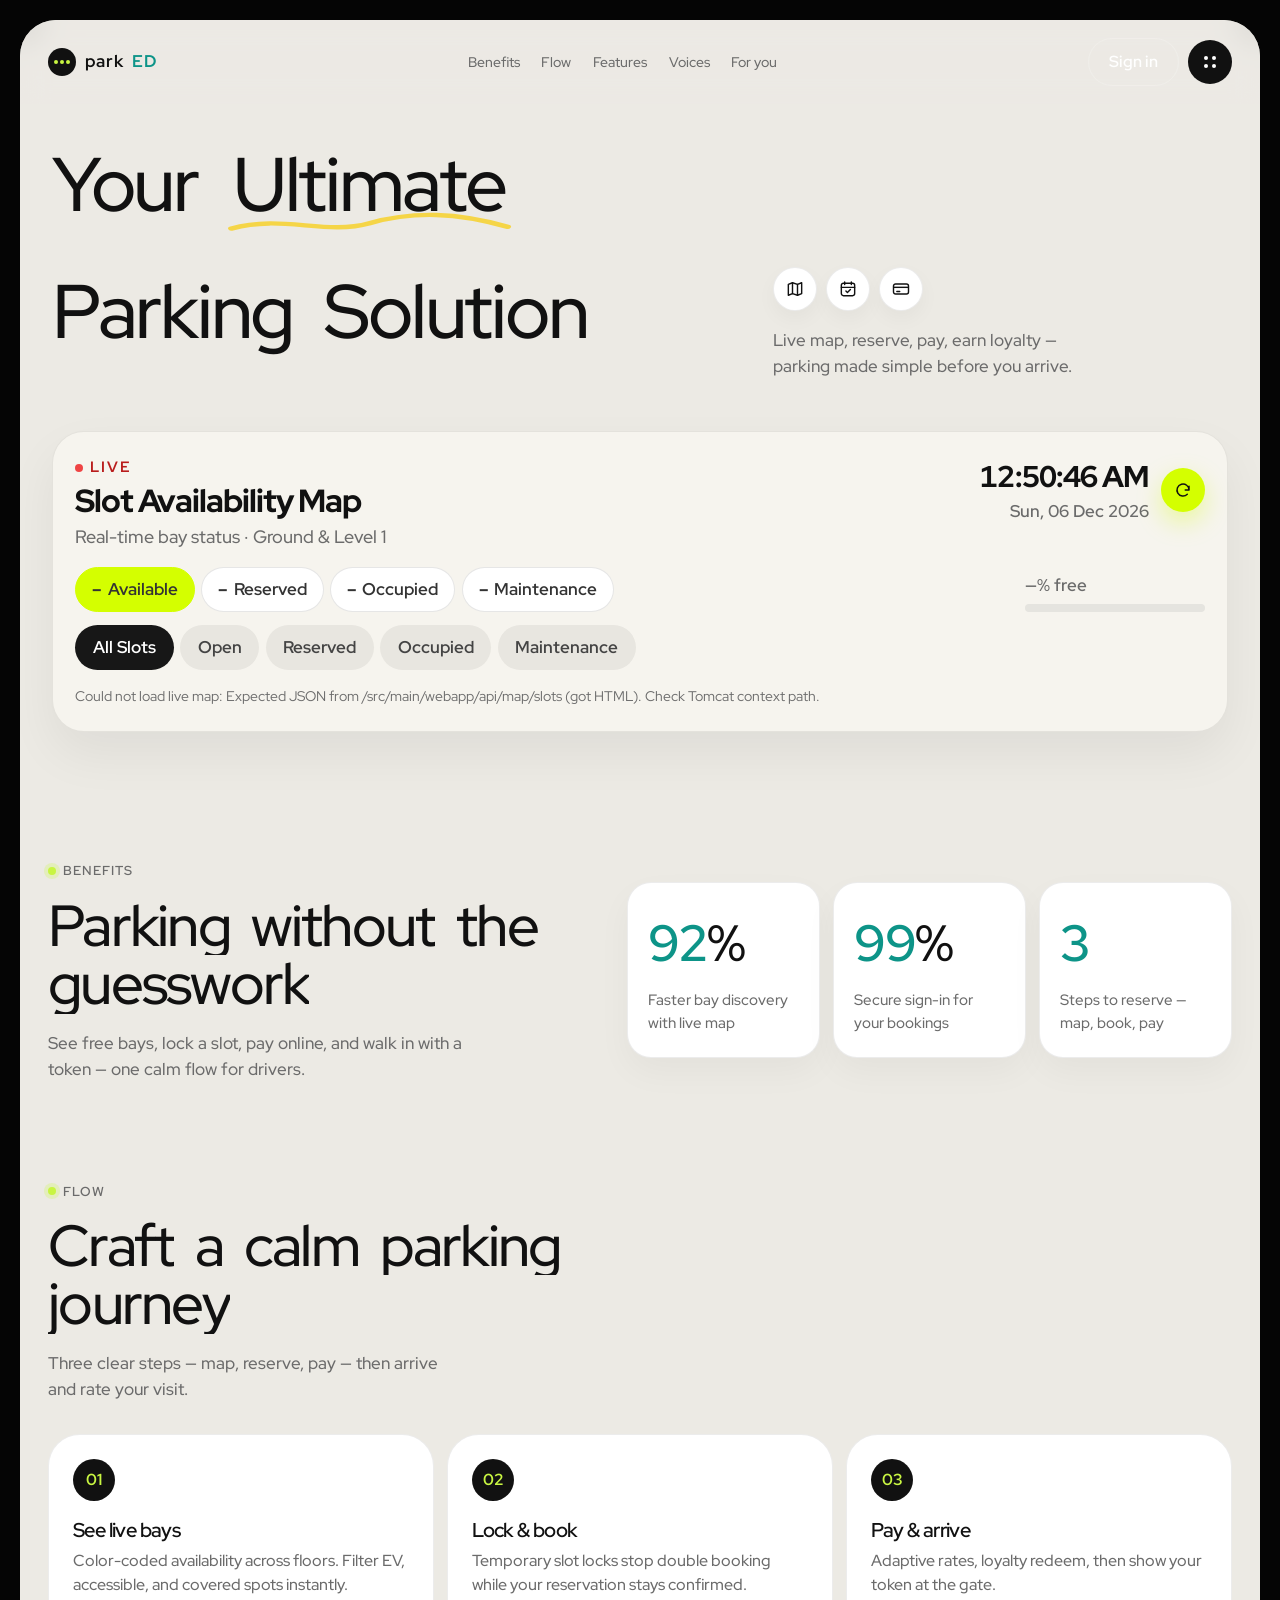
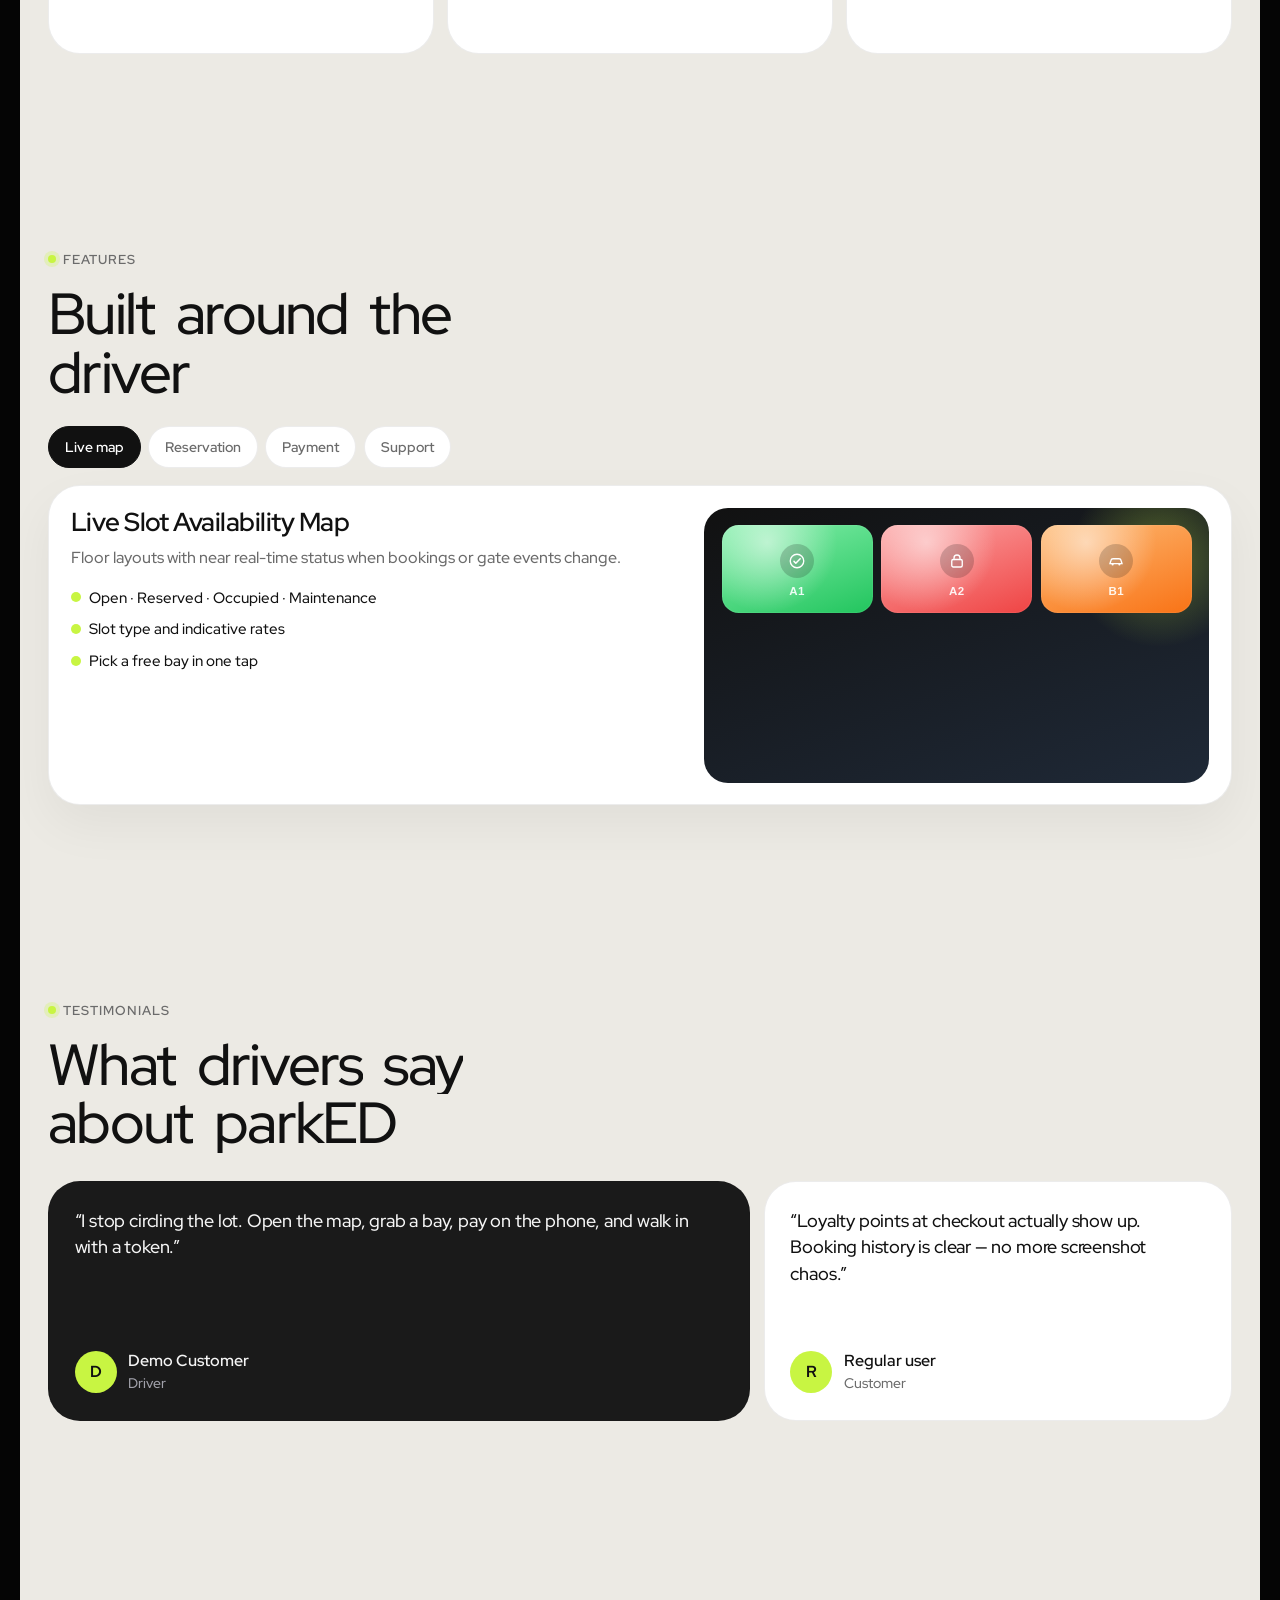
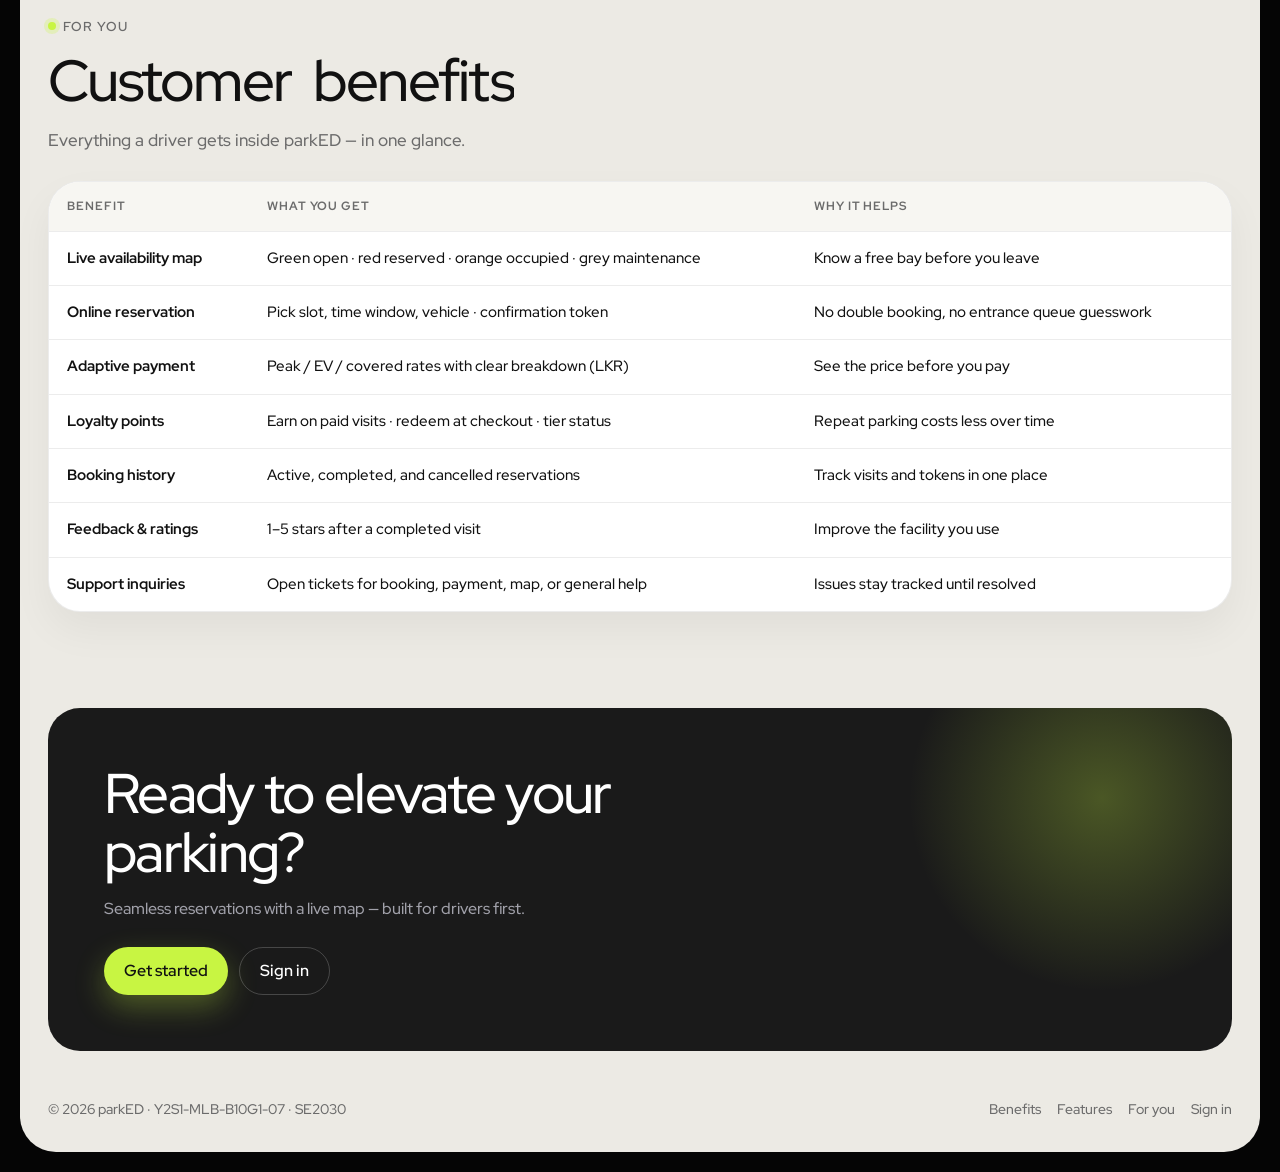
==== commit 4425b28f: "fix for floor creation" ====
--- a/src/main/webapp/index.html
+++ b/src/main/webapp/index.html
@@ -6,7 +6,7 @@
     <title>parkED Automated Parking Reservation</title>
     <link rel="stylesheet" href="css/app.css?v=13" />
     <link rel="stylesheet" href="css/landing.css?v=11" />
-    <link rel="stylesheet" href="css/live-map.css?v=2" />
+    <link rel="stylesheet" href="css/live-map.css?v=3" />
     <script src="js/loader.js?v=9"></script>
   </head>
   <body class="landing">
@@ -633,7 +633,7 @@
     </div>
 
     <script src="js/api.js?v=12"></script>
-    <script src="js/live-map.js?v=6"></script>
+    <script src="js/live-map.js?v=7"></script>
     <script src="js/landing.js?v=12"></script>
   </body>
 </html>
--- a/src/main/webapp/css/landing.css
+++ b/src/main/webapp/css/landing.css
@@ -679,7 +679,7 @@
 
 .sam-grid {
   display: grid;
-  grid-template-columns: repeat(4, minmax(0, 1fr));
+  grid-template-columns: repeat(3, minmax(0, 1fr));
   gap: 0.55rem;
 }
 @media (max-width: 700px) {
@@ -770,7 +770,7 @@
 }
 .lp-avail-floors {
   display: grid;
-  grid-template-columns: 1fr 1fr;
+  grid-template-columns: 1fr;
   gap: 0.9rem;
 }
 @media (max-width: 800px) {
--- a/src/main/webapp/css/live-map.css
+++ b/src/main/webapp/css/live-map.css
@@ -162,7 +162,7 @@
 .lp-avail-floors,
 .sam-floors {
   display: grid;
-  grid-template-columns: 1fr 1fr;
+  grid-template-columns: 1fr;
   gap: 0.85rem;
 }
 @media (max-width: 900px) {
@@ -208,7 +208,7 @@
 
 .sam-grid {
   display: grid;
-  grid-template-columns: repeat(4, minmax(0, 1fr));
+  grid-template-columns: repeat(3, minmax(0, 1fr));
   gap: 0.55rem;
 }
 @media (max-width: 700px) {
